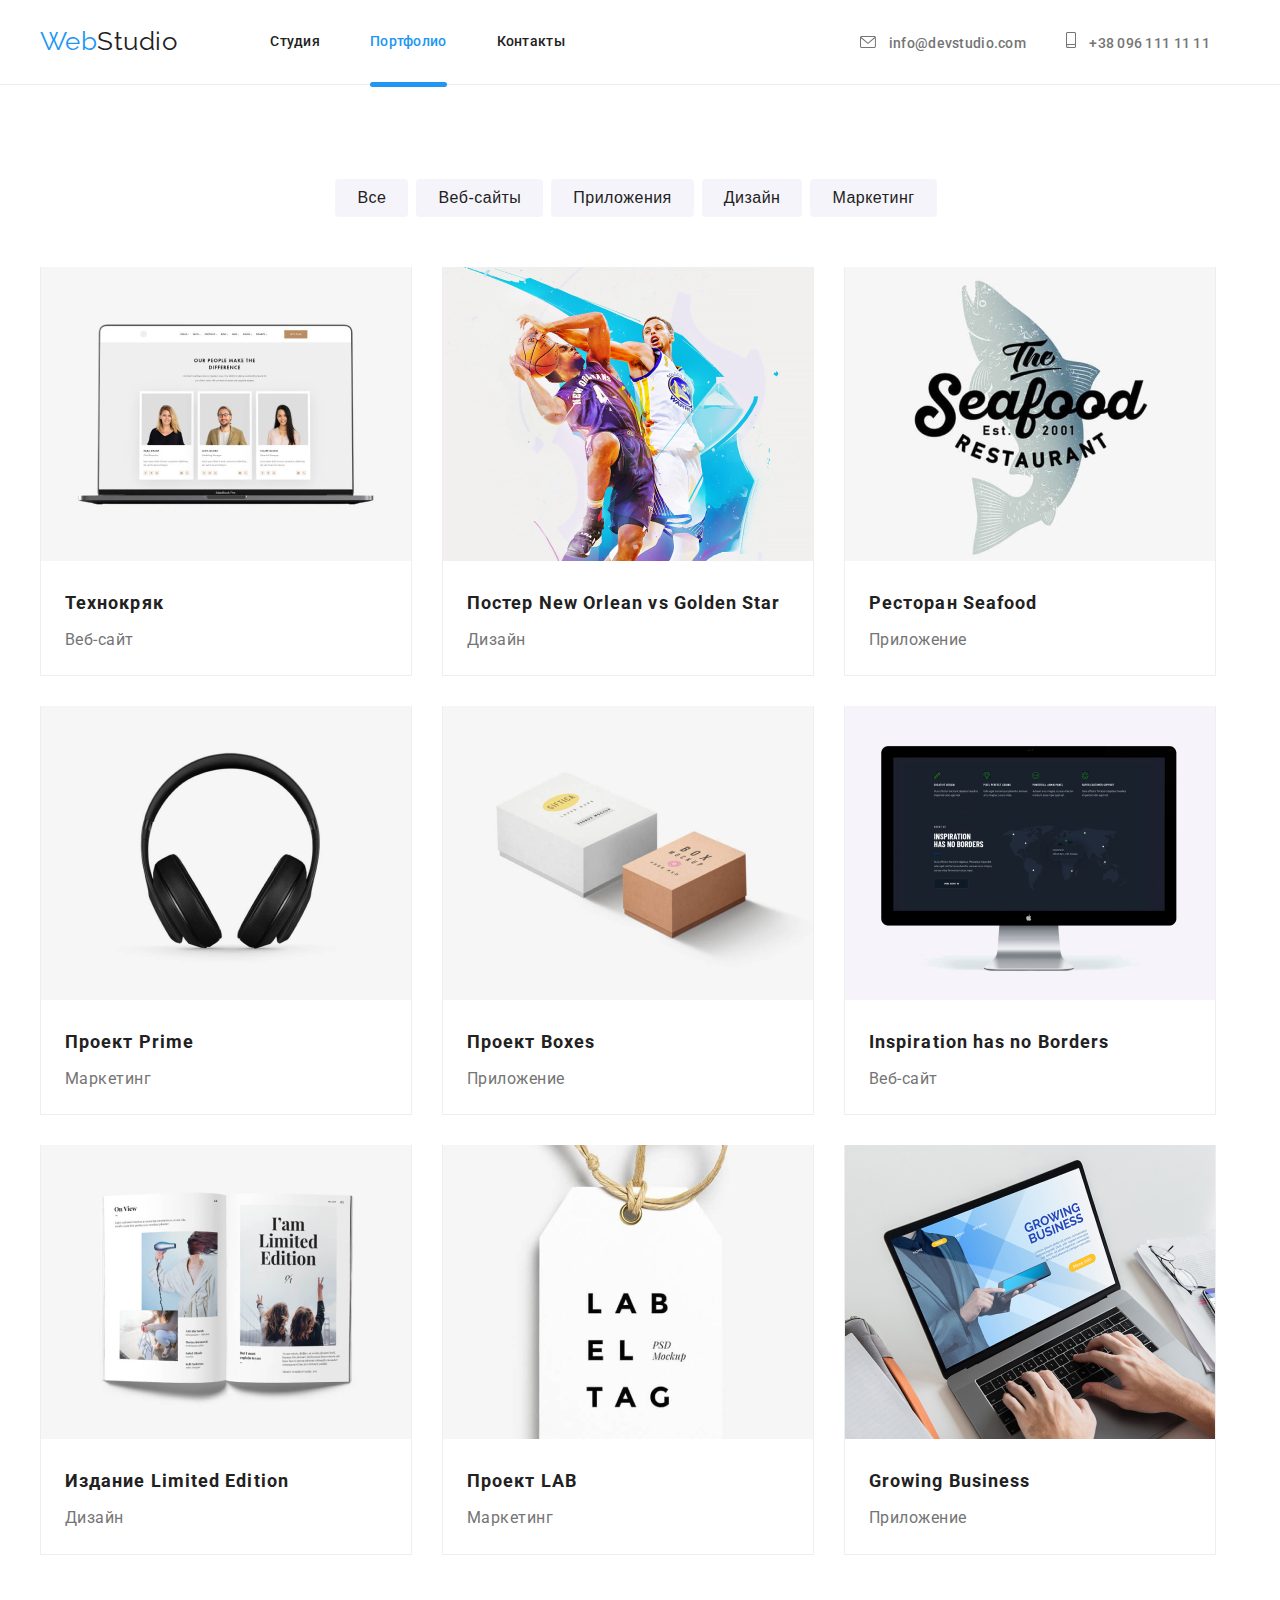
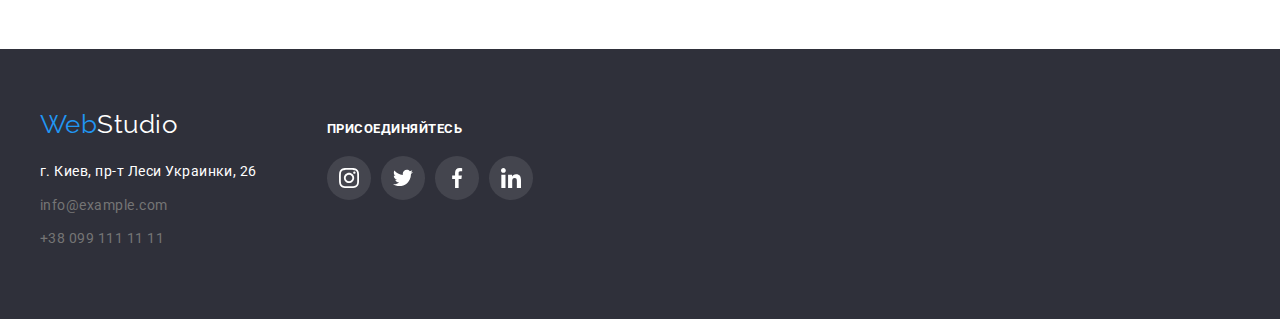
==== portfolio.html @ b8830b75 "hw" ====
<!DOCTYPE html>
<html lang="ru">

<head>
    <meta charset="UTF-8">
    <meta http-equiv="X-UA-Compatible" content="IE=edge">
    <meta name="viewport" content="width=device-width, initial-scale=1.0">
    <title>Document</title>

    <link rel="preconnect" href="https://fonts.googleapis.com">
    <link rel="preconnect" href="https://fonts.gstatic.com" crossorigin>
    <link
        href="https://fonts.googleapis.com/css2?family=Raleway:wght@700&family=Roboto:wght@400;500;700;900&display=swap"
        rel="stylesheet">


    <link rel="stylesheet" href="./css/style.css" />
</head>

<body style="font-family:Roboto">
    <header class="header">
        <div class="container">
            <nav class="header-nav">
                <a href="index.html" class="logo-header" lang="en"><span class="logo-first">Web</span><span
                        class="logo-second">Studio</span></a>

                <ul class="site-nav-list">
                    <li class="item"><a href="index.html" class="link">Студия</a></li>
                    <li class="item"><a href="portfolio.html" class="link current">Портфолио</a></li>
                    <li class="item"><a href="" class="link">Контакты</a></li>
                </ul>
            </nav>
            <ul class="adress-nav">

                <li class="item"><a href="mailto:info@devstudio.com" class="header-adress">
                        <svg class="ico-adress" width="16" height="12">
                            <use href="./symbol-defs.svg#icon-mail"></use>
                        </svg>
                        info@devstudio.com</a>
                </li>

                <li class="item"><a href="tel:+380961111111" class="header-adress">
                        <svg class="ico-adress" width="10" height="16">
                            <use href="./symbol-defs.svg#icon-tel"></use>
                        </svg>
                        +38 096 111 11 11</a></li>
            </ul>
        </div>
    </header>

    <main>
        <section>
            <ul class="portfolio-buttons">
                <li><button type="button" class="portfolio-button" cursor="pointer">Все</button></li>
                <li><button type="button" class="portfolio-button" cursor="pointer">Веб-сайты</button></li>
                <li><button type="button" class="portfolio-button" cursor="pointer">Приложения</button></li>
                <li><button type="button" class="portfolio-button" cursor="pointer">Дизайн</button></li>
                <li><button type="button" class="portfolio-button" cursor="pointer">Маркетинг</button></li>
            </ul>
        </section>


        <section>
            <div class="container">
                <ul class="portfolio-list">
                    <li class="portfolio-item">
                        <div class="portfolio-parent">
                            <a class="portfolio-img" href=""><img src="images/pr-img1.jpeg" width="370" height="294" alt="Веб-сайт"></a>
                            
                            
                                <p class="parent-paragraph">Технокряк это современная площадка распространения коронавируса. Компании используют эту
                                    платформу для цифрового шпионажа и атак на защищённые сервера конкурентов.</p>
                            
                        </div>
                        <h3 class="portfolio-title">Технокряк</h3>
                        <p class="portfolio-paragraph">Веб-сайт</p>
                    </li>
                    <li class="portfolio-item">
                        <div class="portfolio-parent">
                            <a class="portfolio-img" href=""><img src="images/pr-img2.jpeg" class="q" width="370"
                                    alt="Дизайн"></a>
                            <p class="parent-paragraph">Технокряк это современная площадка распространения коронавируса. Компании используют эту
                                платформу для цифрового шпионажа и атак на защищённые сервера конкурентов.</p>
                        </div>
                        <h3 class="portfolio-title">Постер New Orlean vs Golden Star</h3>
                        <p class="portfolio-paragraph">Дизайн</p>
                    </li>
                    <li class="portfolio-item">
                        <div class="portfolio-parent">
                            <a class="portfolio-img" href=""><img src="images/pr-img3.jpeg" width="370"
                                    alt="Приложение"></a>
                            <p class="parent-paragraph">Технокряк это современная площадка распространения коронавируса. Компании используют эту
                                платформу для цифрового шпионажа и атак на защищённые сервера конкурентов.</p>
                        </div>
                        <h3 class="portfolio-title">Ресторан Seafood</h3>
                        <p class="portfolio-paragraph">Приложение</p>
                    </li>
                    <li class="portfolio-item">
                        <div class="portfolio-parent">
                            <a class="portfolio-img" href=""><img src="images/pr-img4.jpeg" width="370"
                                    alt="Маркетинг"></a>
                            <p class="parent-paragraph">Технокряк это современная площадка распространения коронавируса. Компании используют эту
                                платформу для цифрового шпионажа и атак на защищённые сервера конкурентов.</p>
                        </div>
                        <h3 class="portfolio-title">Проект Prime</h3>
                        <p class="portfolio-paragraph">Маркетинг</p>
                    </li>
                    <li class="portfolio-item">
                        <div class="portfolio-parent">
                            <a class="portfolio-img" href=""><img src="images/img5.jpeg" width="370"
                                    alt="Приложение"></a>
                            <p class="parent-paragraph">Технокряк это современная площадка распространения коронавируса. Компании используют эту
                                платформу для цифрового шпионажа и атак на защищённые сервера конкурентов.</p>
                        </div>
                        <h3 class="portfolio-title">Проект Boxes</h3>
                        <p class="portfolio-paragraph">Приложение</p>
                    </li>
                    <li class="portfolio-item">
                        <div class="portfolio-parent">
                            <a class="portfolio-img" href=""><img src="images/img6.jpeg" width="370" alt="Веб-сайт"></a>
                            <p class="parent-paragraph">Технокряк это современная площадка распространения коронавируса. Компании используют эту
                                платформу для цифрового шпионажа и атак на защищённые сервера конкурентов.</p>
                        </div>
                        <h3 class="portfolio-title">Inspiration has no Borders</h3>
                        <p class="portfolio-paragraph">Веб-сайт</p>
                    </li>
                    <li class="portfolio-item">
                        <div class="portfolio-parent">
                            <a class="portfolio-img" href=""><img src="images/img7.jpeg" width="370" alt="Дизайн"></a>
                            <p class="parent-paragraph">Технокряк это современная площадка распространения коронавируса. Компании используют эту
                                платформу для цифрового шпионажа и атак на защищённые сервера конкурентов.</p>
                        </div>
                        <h3 class="portfolio-title">Издание Limited Edition</h3>
                        <p class="portfolio-paragraph">Дизайн</p>
                    </li>
                    <li class="portfolio-item">
                        <div class="portfolio-parent">
                            <a class="portfolio-img" href=""><img src="images/img8.jpeg" width="370"
                                    alt="Маркетинг"></a>
                            <p class="parent-paragraph">Технокряк это современная площадка распространения коронавируса. Компании используют эту
                                платформу для цифрового шпионажа и атак на защищённые сервера конкурентов.</p>
                        </div>
                        <h3 class="portfolio-title">Проект LAB</h3>
                        <p class="portfolio-paragraph">Маркетинг</p>
                    </li>
                    <li class="portfolio-item">
                        <div class="portfolio-parent">
                            <a class="portfolio-img" href=""><img src="images/img9.jpeg" width="370"
                                    alt="Приложение"></a>
                            <p class="parent-paragraph">Технокряк это современная площадка распространения коронавируса. Компании используют эту
                                платформу для цифрового шпионажа и атак на защищённые сервера конкурентов.</p>
                        </div>
                        <h3 class="portfolio-title">Growing Business</h3>
                        <p class="portfolio-paragraph">Приложение</p>
                    </li>
                </ul>
            </div>
        </section>
    </main>


    <footer class="footer">
        <div class="container">
            <div class="test">
                <div class="footer-logo">
                    <a href="" class="link" lang="en"><span class="logo-first">Web</span><span
                            class="logo-second-footer">Studio</span></a>

                    <ul class="footer-list">
                        <li class="footer-item">
                            <address class="footer-adress">г. Киев, пр-т Леси Украинки, 26</address>
                        </li>
                        <li class="footer-item"> <a href="mailto:info@example.com"
                                class="footer-contacts">info@example.com</a>
                        </li>
                        <li class="footer-item"><a href="tel:+380991111111" class="footer-contacts">+38 099 111 11
                                11</a>
                        </li>
                    </ul>
                </div>
                <div>
                    <h5 class="social-title">ПРИСОЕДИНЯЙТЕСЬ</h5>
                    <ul class="footer-social">
                        <li class="footer-social-item">
                            <a href="" class="footer-social-link"></a>
                            <svg class="footer-social-icon" width=20 height=20>
                                <use href="./symbol-defs.svg#icon-instagram"></use>
                            </svg>
                        </li>
                        <li class="footer-social-item">
                            <a href="" class="footer-social-link"></a>
                            <svg class="footer-social-icon" width=20 height=20>
                                <use href="./symbol-defs.svg#icon-twitter" class="qqq"></use>
                            </svg>
                        </li>
                        <li class="footer-social-item">
                            <a href="" class="footer-social-link"></a>
                            <svg class="footer-social-icon" width=20 height=20>
                                <use href="./symbol-defs.svg#icon-facebook"></use>
                            </svg>
                        </li>
                        <li class="footer-social-item">
                            <a href="" class="footer-social-link"></a>
                            <svg class="footer-social-icon" width=20 height=20>
                                <use href="./symbol-defs.svg#icon-linkedin"></use>
                            </svg>
                        </li>
                    </ul>
                </div>
                </ul>
            </div>
        </div>
    </footer>

</body>

</html>

</div>
---- css/style.css ----
:root {
    --accent-color: #2196F3;
    --primary-text-color: #757575;
    --title-color: #212121;
    --background-color: #FFFFFF;
    --hero-background: #2F303A;
    --portfolio-button: #F5F4FA; 

}

body {
    background-color: #FFFFFF;
    color: #757575;
    font-family: -apple-system, BlinkMacSystemFont, 'Segoe UI', Roboto, Oxygen, Ubuntu, Cantarell, 'Open Sans', 'Helvetica Neue', sans-serif, sans-serif;
    letter-spacing: 0.03em;
    margin: 0;
}

.header {
    border-bottom: 1px solid #ECECEC;;
}

p, h1, h2, h3, h4, h5, h6 {
    margin-top: 0;
    margin-bottom: 0;
}

ul {
    margin-bottom: 0;
    margin-top: 0;
    padding-left: 0;
}

.list {
    list-style:none;
    display: flex;
    margin-bottom: 94px;
}
link {
    text-decoration: none;
}
.site-nav-list {
    list-style-type:none;
}

.container {
    width: 1200px;
    padding-left: 15px;
    padding-right: 15px;
    margin: 0 auto;
}

.header .container {
    display: flex;
    
}



.header-nav {
    display: flex;
    align-items: center;
    
}
.adress-nav {
    display: flex;
    align-items: center;
 
    

}
.adress-nav .item {
    margin-left: 10px;
    margin-right: 30px;
    list-style: none;
    padding-top: 32px;
    padding-bottom: 32px;
    
}





/* logo */
.logo-first {
    color: var(--accent-color);
    font-family: "Raleway";    
    font-weight: 700px;
    font-size: 26px;
    line-height: 1.2;
    
    
}

.logo-header {
    text-decoration: none;
}

.site-nav-list .link {
    text-decoration: none;
}

.adress-nav .header-adress {
    text-decoration: none;
}


.logo-second {
    color: var(--title-color);
    font-family: "Raleway";    
    font-weight: 700px;
    font-size: 26px;
    line-height: 1.2;
    
    
}   
/* site-nav */

.site-nav-list {
    display: flex;
    margin-left: 93px;  
   
    
    
}





.site-nav-list .link {
    display: block;
    margin-right: 50px;
    padding-top: 32px;
    padding-bottom: 32px;
    transition-timing-function: cubic-bezier(0.4, 0, 0.2, 1);
    transition-duration: 250ms;
    position: relative;
    
    

    color: var(--title-color);
    font-weight: 500;
    font-size: 14px;
    line-height: 1.14;
    letter-spacing: 0.02em;

}

.link.current::after {
    content: "";
    display: block;
    width: 100%;
    height: 5px;
    background-color: var(--accent-color);
    position: absolute;
    left: 0;
    bottom: 0;
    margin-bottom: -5px;
    border-radius: 30px;
}

.site-nav-list .link:hover,
.site-nav-list .link:focus,
.site-nav-list .link.current {
    color: var(--accent-color);
}

.adress-nav {
    display: flex;
    margin-left: auto;

}

.site-nav-list .item:last-child {
    margin-right: 0px;
    
}


/* Адрес */
.header-adress {


    color: var(--primary-text-color);
    font-weight: 500;
    font-size: 14px;
    line-height: 1.14;
    letter-spacing: 0.02em;
    

    padding-top: 32px;
    padding-bottom: 32px;
}

.header-adress:hover use,
.header-adress:focus use, 
.header-adress:hover,
.header-adress:focus {
    fill: var(--accent-color);
    color: var(--accent-color);
}

.ico-adress {
    fill: var(--primary-text-color);
    margin-right: 10px;
    transition-timing-function: cubic-bezier(0.4, 0, 0.2, 1);
    transition-duration: 250ms;
    
}

.ico-adress:hover {
    fill: var(--accent-color);
}

/* hero */
.hero {
    
    text-align: center;
    border: 1px solid #ECECEC;
    margin-bottom: 94px;
    padding: 200px 0;
    
}


 
.overlay {

    
    height: 600px;
    max-width: 1600px;
    margin-right: auto;
    margin-left: auto;
    margin-bottom: 94px;
    
    background-size: cover;
    background-position: center;
    background-repeat: no-repeat;
    background-color: #2F303A66;
    background-image: linear-gradient(
        to right,
        rgba(47, 48, 58, 0.4),
        rgba(47,48,58, 0.4)
        ),    
     url(../images/HeroOverlay.jpeg);    
}

.hero-title {

    margin-top: 0;
    margin-bottom: 0;
    color: var(--background-color);
    font-style: normal;
    font-weight: 900;
    font-size: 44px;
    line-height: 1.4;
    text-transform: uppercase;
    padding-bottom: 30px;
    

}

.button {
    background-color: var(--accent-color);
    color: var(--background-color);
    font-weight: 700px;
    font-size: 16px;
    line-height: 1.9;
    border-radius: 4px;
    box-shadow: 0px 4px 4px rgba(0, 0, 0, 0.15);
    min-width: 200px;
    border: none;
    cursor: pointer;
    padding: 10px 32px;
    transition-timing-function: cubic-bezier(0.4, 0, 0.2, 1);
    transition-duration: 250ms;
    
}

button:hover,
button:focus {
    background-color: #188CE8;
    
}









/* Преимущества */

.section-advantage .list {
    display: flex;
    margin-bottom: 94px;
    
}

.list .list-item::before {
    display: inline-block;
    content: ;
    width: 120px;
    height: 270px;
    background-size: contain;
    background-repeat: no-repeat;
    border: 1px solid #;
    background-position: center;
    
    
}
.ico-advantage {
    display: block;
    /* object-fit: contain; */
    margin-bottom: 30px;
    height: 100%;
    width: 100%;
    height: 70;
    width: 65px;
    margin-left: auto;
    margin-right: auto;
    
    
    
}


.advantage-div {
    background-color: #F5F4FA;
    height: 120px;
    
    margin-bottom: 30px;
    margin-right: 30px;
    
}



.advantage-div .list-item {
    background-color: var(--background-color)
}

.advantage-paragraph {
    margin-right: 30px;
}

.container-advantage {
    align-content: stretch;
}

.advantage-title {
    color: var(--title-color);
    font-weight: 700;
    font-size: 14px;
    line-height: 1.14;
    margin-bottom: 10px;
    text-transform: uppercase;
}

.advantage-paragraph {
    font-weight: 400px;
    font-size: 14px;
    line-height: 1.7;
    
}

/* Чем мы занимаемся */



.section-title {
    color: var(--title-color);
    font-weight: 700;
    font-size: 36px;
    line-height: 1.17;
    text-align: center;
    margin-bottom: 50px;
    
}

.parent {
    position: relative;
    width: 370px;
    height: 294px;
    margin-right: 30px;
    margin-bottom: 94px;
}

.projects-title {
    background-color:  #2F303ACC;
    color: var(--background-color);
    width: 370px;
    height: 70px;
    position: absolute;
    bottom: 0;
    text-align: center;
    padding-top: 27px;
    text-transform: uppercase;
    
}

.projects .projects-list{
    display: flex;
}

.projects-list {
    list-style: none;
}
.projects .item {
    /* margin-right: 30px;
    margin-bottom: 94px; */
}


/* Наша команда */

.team {
    padding: 94px 0;
    background-color: var(--portfolio-button);
}


.team-list {
    display: flex;
    
    
}
.team-list {
    list-style:none;

}

.card:not(:last-child) {
    margin-right: 30px;
}

.team-title {
    color: var(--title-color);
    font-weight: 500;
    font-size: 16px;
    line-height: 1.19;
    text-align: center;
}
.team-paragraph {
    font-size: 16px;
    line-height: 1.19;
    text-align: center;
    margin-bottom: 16px;
}
.team-img {
    padding-bottom: 30px;
}

.team-item {
    box-shadow: 0px 1px 3px rgba(0, 0, 0, 0.12), 0px 1px 1px rgba(0, 0, 0, 0.14), 0px 2px 1px rgba(0, 0, 0, 0.2);
}

.team-title {
    padding-bottom: 10px;
    border-radius: 0px 0px 4px 4px;
}

.card {
    background-color: #fff;
    border-radius:  0px 0px 4px 4px;
    box-shadow: 0px 1px 3px rgba(0, 0, 0, 0.12), 0px 1px 1px rgba(0, 0, 0, 0.14), 0px 2px 1px rgba(0, 0, 0, 0.2);   
}

.team-social {
    display: flex;
    justify-content: center;
    list-style: none;



}

.social-item {
    height: 44px;
    width: 44px;
    display: flex;
    align-items: center;
    justify-content: center;
    border-radius: 50%;
    background-color: #FFFFFF;
    margin-bottom: 30px;
    margin-right: 10px;
    transition-timing-function: cubic-bezier(0.4, 0, 0.2, 1);
    transition-duration: 250ms;

}



.social-item:hover use,
.social-item:hover {
    fill: var(--background-color);
    background-color: var(--accent-color);
    transition: cubic-bezier(0.4, 0, 0.2, 1);
}

.social-item:last-child {
    margin-right: 0px;  
}



/* ------Постоянные киенты------ */

.clients-title {
    text-align: center;
    color: var(--title-color);
    margin-top: 94px;
    margin-bottom: 50px;
}

.clients-list {
    display: flex;
    list-style: none;
    margin-bottom: 94px;

}

.clients-icon {
    
    padding-right: 25px;
    padding-left: 25px;
    justify-content: center;
    text-align: center; 
    align-items: center;

}

.clients-link {
    display: flex;
    width: 100%;
    height: 100%;
    justify-content: center;
    align-items: center;
}



.clients-item {
    width: 170px;
    height: 92px;
    border: 1px solid #AFB1B8;
    border-radius: 4px;
    transition-timing-function: cubic-bezier(0.4, 0, 0.2, 1);
    transition-duration: 250ms;

}

.clients-item use {
    fill: #afb1b8;
    
}

.clients-item:hover use,
.clients-item:hover {
    fill: var(--accent-color);
    border-color: var(--accent-color);
    
}

.clients-item:not(:last-child) {
    margin-right: 30px;
}

/* Футер */
.logo-second-footer{
    color: var(--background-color);
    font-family: "Raleway";    
    font-weight: 700px;
    font-size: 26px;
    line-height: 1.2;
   
}

.footer-list {
    padding-bottom: 60px;
    padding-top: 20px;
    list-style:none;
}
.footer-list .footer-item {
    margin-bottom: 9px;
}

.footer-logo {
    padding-top: 60px;
    margin-right: 70px;
}

.footer {
    background-color: var(--hero-background);

}
.footer-adress {
    color: var(--background-color);
    font-style: normal;
    font-weight: 400;
    font-size: 14px;
    line-height: 1.7;
}
.footer-contacts {
    color: var(--primary-text-color);
    font-weight: 400;
    font-size: 14px;
    line-height: 24px;
    transition-timing-function: cubic-bezier(0.4, 0, 0.2, 1);
    transition-duration: 250ms;
}
.footer-contacts:focus,
.footer-contacts:hover {
    color: var(--accent-color);
}

.test {
    display: flex;
}

.footer .link {
    text-decoration: none;
}

.footer-list .footer-contacts {
    text-decoration: none;
}

.footer-social {
    display: flex;
    justify-content: center;
    list-style: none;
}



.footer-social-link {
    display: flex;
    justify-content: center;
    text-align: center;
    
    
}

.footer-social-item:hover {
    background-color: var(--accent-color);

} 

.social-title {
    margin-top: 72px;
    margin-bottom: 20px;
    color: #FFFFFF;
    
}

.footer-social-item {
    height: 44px;
    width: 44px;
    display: flex;
    align-items: center;
    justify-content: center;
    border-radius: 50%;
    background: #FFFFFF1A;
    transition-timing-function: cubic-bezier(0.4, 0, 0.2, 1);
    transition-duration: 250ms;
    margin-bottom: 30px;
    margin-right: 10px;
}

.social-icon {
    fill: #AFB1B8;
    ;
}

.social-item:last-child {
    margin-right: 0px;  
}

.footer-social-icon {
    fill: #ffffff;
}


/* Портфолио */

/* Портфолио хедер */

.portfolio-buttons {
    display: flex;
    justify-content: center;
    margin-bottom: 50px;
    margin-top: 94px;
    list-style: none;
    
   
     
}

.portfolio-button {
    border-radius: 4px; 
    border: none;
    padding: 6px 22px;
}



.portfolio-title {
    color: var(--title-color);
    font-weight: 700;
    font-size: 18px;
    line-height: 2;
    letter-spacing: 0.06em;
    padding-left: 24px;
    padding-top: 20px;
}

.portfolio-paragraph {
    color: var(--primary-text-color);
    font-weight: 400;
    font-size: 16px;
    line-height: 1.9;
    letter-spacing: 0.03em;
    padding-left: 24px;
    padding-bottom: 20px;
    
}
.portfolio-button {
    background-color: var(--portfolio-button);
    color: var(--title-color);
    font-weight: 500;
    font-size: 16px;
    line-height: 1.6;
    letter-spacing: 0.03em;
    margin-right: 8px; 
    transition-timing-function: cubic-bezier(0.4, 0, 0.2, 1);
    transition-duration: 250ms;
}



.parent-paragraph {
    position: absolute;
    top: 0;
    left: 0;
    background-color:  #2196F3E5;
    width: 100%;
    height: 100%;
    padding-top: 63px;
    padding-bottom: 63px;
    padding-left: 24px;
    padding-right: 24px;
    font-size: 18px;
    color: #FFFFFF;
    line-height: 28px;
    transform: translateY(100%);
    transition: transform 250ms;
    
}



.portfolio-parent {
   position: relative;
   overflow: hidden;   
}

.portfolio-parent:hover .parent-paragraph {
    transform: translateY(-0%);
}



.portfolio-parent:hover .portfolio-parent {
    transform: translateY(-100%);
}



.portfolio-img {
    margin-bottom: 20px;
    width: 370px;
    height: 294px;
    
    
    
}
.portfolio-title {
    margin-bottom: 4px;
}


.portfolio-button:hover,
.portfolio-button:focus {
    color: var(--background-color);
    background-color: var(--accent-color);
    
}

/* list */

.portfolio-list {
    display: flex;
    flex-wrap: wrap;
    list-style: none;
    margin-bottom: 94px;
    
    
}

.portfolio-item {
    width: 370px;
    border-left: 1px solid #EEEEEE;
    border-right: 1px solid #EEEEEE;
    border-bottom: 1px solid #EEEEEE;
    margin-right: 30px;
    margin-bottom: 30px;
    transition-timing-function: cubic-bezier(0.4, 0, 0.2, 1);
    transition-duration: 250ms;
    
    
}




.portfolio-item:hover {
    box-shadow: 0px 1px 1px rgba(0, 0, 0, 0.12), 0px 4px 4px rgba(0, 0, 0, 0.06), 1px 4px 6px rgba(0, 0, 0, 0.16);
    
}

.portfolio-item:nth-child(3n) {
    margin-right: 0;

}

.portfolio-item:nth-last-child(-n+3) {
    margin-bottom: 0;
}



/* -------МОДАЛКА-------- */


.btn-close {
    width: 30px;
    height: 30px;
    border: 1px solid #0000001A;
    border-radius: 50%;
    position: absolute;
    right: 8px;
    top: 8px;
    background-color: unset;
}

.modal {
    height: 528px;
    width: 581px;
    background-color: var(--background-color);
    border-radius: 5px;
    position: absolute;
    top: 50%;
    left: 50%;
    transform: translate(-50%, -50%);
}

.backdrop {
    position: fixed;
    width: 100vw;
    height: 100vh;
    background-color: rgba(0, 0, 0, 0.4);
    border-radius: 5px;
    left: 50%;
    top: 50%;
    transform: translate(-50%, -50%);

}
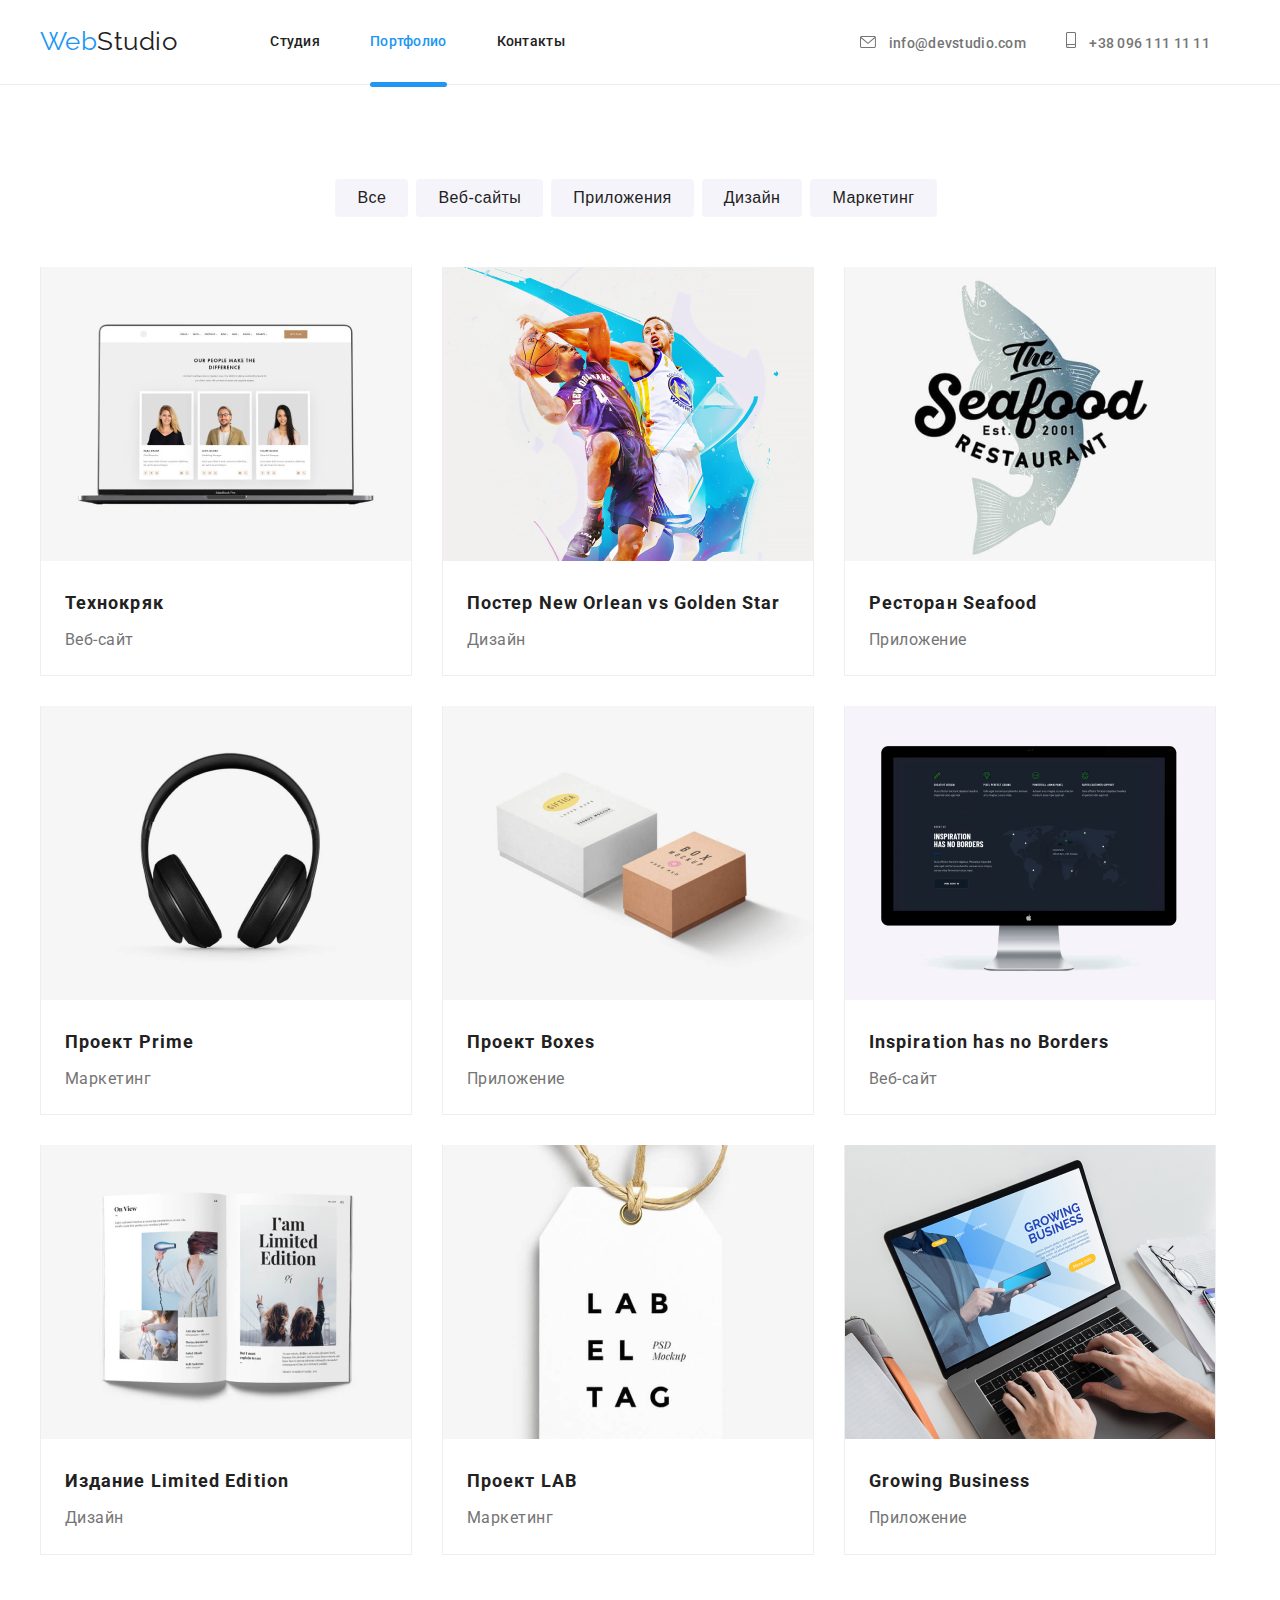
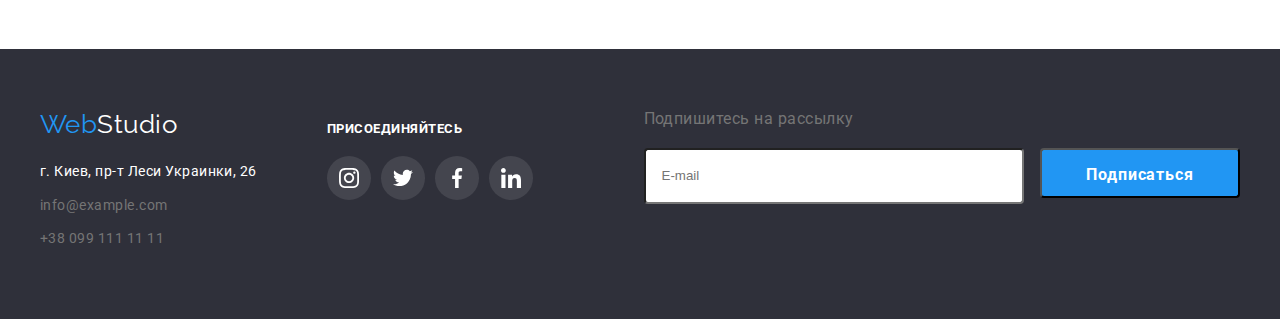
==== commit 64764f15: "hw" ====
--- a/portfolio.html
+++ b/portfolio.html
@@ -161,7 +161,7 @@
 
     <footer class="footer">
         <div class="container">
-            <div class="test">
+            <div class="footer-left-col">
                 <div class="footer-logo">
                     <a href="" class="link" lang="en"><span class="logo-first">Web</span><span
                             class="logo-second-footer">Studio</span></a>
@@ -182,34 +182,54 @@
                     <h5 class="social-title">ПРИСОЕДИНЯЙТЕСЬ</h5>
                     <ul class="footer-social">
                         <li class="footer-social-item">
-                            <a href="" class="footer-social-link"></a>
-                            <svg class="footer-social-icon" width=20 height=20>
-                                <use href="./symbol-defs.svg#icon-instagram"></use>
-                            </svg>
-                        </li>
-                        <li class="footer-social-item">
-                            <a href="" class="footer-social-link"></a>
-                            <svg class="footer-social-icon" width=20 height=20>
-                                <use href="./symbol-defs.svg#icon-twitter" class="qqq"></use>
-                            </svg>
-                        </li>
-                        <li class="footer-social-item">
-                            <a href="" class="footer-social-link"></a>
-                            <svg class="footer-social-icon" width=20 height=20>
-                                <use href="./symbol-defs.svg#icon-facebook"></use>
-                            </svg>
-                        </li>
-                        <li class="footer-social-item">
-                            <a href="" class="footer-social-link"></a>
-                            <svg class="footer-social-icon" width=20 height=20>
-                                <use href="./symbol-defs.svg#icon-linkedin"></use>
-                            </svg>
+                            <a href="" class="footer-social-link">
+                                <svg class="footer-social-icon" width=20 height=20>
+                                    <use href="./symbol-defs.svg#icon-instagram"></use>
+                                </svg>
+                            </a>
+                        </li>
+                        <li class="footer-social-item">
+                            <a href="" class="footer-social-link">
+                                <svg class="footer-social-icon" width=20 height=20>
+                                    <use href="./symbol-defs.svg#icon-twitter" class="qqq"></use>
+                                </svg>
+                            </a>
+                        </li>
+                        <li class="footer-social-item">
+                            <a href="" class="footer-social-link">
+                                <svg class="footer-social-icon" width=20 height=20>
+                                    <use href="./symbol-defs.svg#icon-facebook"></use>
+                                </svg>
+                            </a>
+                        </li>
+                        <li class="footer-social-item">
+                            <a href="" class="footer-social-link">
+                                <svg class="footer-social-icon" width=20 height=20>
+                                    <use href="./symbol-defs.svg#icon-linkedin"></use>
+                                </svg>
+                            </a>
                         </li>
                     </ul>
                 </div>
-                </ul>
             </div>
-        </div>
+
+            <form class="footer-submit">
+                <div class="footer-submit-container">
+
+                    <label for="email" class="footer-label">Подпишитесь на рассылку</label>
+                    <div class="d-flex">
+                        <input type="email" name="mail" id="email" class="footer-submit-input" placeholder="E-mail">
+                        <button type="submit" class="footer-submit-button">Подписаться
+                            <svg class="send-icon" width="24px" height="24px">
+                                <use href="/symbol-defs.svg#icon-send"></use>
+                            </svg>
+                        </button>
+                    </div>
+                </div>
+            </form>
+
+            <!-- </div> -->
+
     </footer>
 
 </body>
--- a/css/style.css
+++ b/css/style.css
@@ -1,885 +1,937 @@
-
-
 :root {
-    --accent-color: #2196F3;
-    --primary-text-color: #757575;
-    --title-color: #212121;
-    --background-color: #FFFFFF;
-    --hero-background: #2F303A;
-    --portfolio-button: #F5F4FA; 
-
+  --accent-color: #2196f3;
+  --primary-text-color: #757575;
+  --title-color: #212121;
+  --background-color: #ffffff;
+  --hero-background: #2f303a;
+  --portfolio-button: #f5f4fa;
 }
 
 body {
-    background-color: #FFFFFF;
-    color: #757575;
-    font-family: -apple-system, BlinkMacSystemFont, 'Segoe UI', Roboto, Oxygen, Ubuntu, Cantarell, 'Open Sans', 'Helvetica Neue', sans-serif, sans-serif;
-    letter-spacing: 0.03em;
-    margin: 0;
+  background-color: #ffffff;
+  color: #757575;
+  font-family: -apple-system, BlinkMacSystemFont, "Segoe UI", Roboto, Oxygen,
+    Ubuntu, Cantarell, "Open Sans", "Helvetica Neue", sans-serif, sans-serif;
+  letter-spacing: 0.03em;
+  margin: 0;
 }
 
 .header {
-    border-bottom: 1px solid #ECECEC;;
-}
-
-p, h1, h2, h3, h4, h5, h6 {
-    margin-top: 0;
-    margin-bottom: 0;
+  border-bottom: 1px solid #ececec;
+}
+
+p,
+h1,
+h2,
+h3,
+h4,
+h5,
+h6 {
+  margin-top: 0;
+  margin-bottom: 0;
 }
 
 ul {
-    margin-bottom: 0;
-    margin-top: 0;
-    padding-left: 0;
+  margin-bottom: 0;
+  margin-top: 0;
+  padding-left: 0;
 }
 
 .list {
-    list-style:none;
-    display: flex;
-    margin-bottom: 94px;
+  list-style: none;
+  display: flex;
+  margin-bottom: 94px;
 }
 link {
-    text-decoration: none;
+  text-decoration: none;
 }
 .site-nav-list {
-    list-style-type:none;
+  list-style-type: none;
 }
 
 .container {
-    width: 1200px;
-    padding-left: 15px;
-    padding-right: 15px;
-    margin: 0 auto;
+  width: 1200px;
+  padding-left: 15px;
+  padding-right: 15px;
+  margin: 0 auto;
 }
 
 .header .container {
-    display: flex;
-    
-}
-
-
+  display: flex;
+}
 
 .header-nav {
-    display: flex;
-    align-items: center;
-    
+  display: flex;
+  align-items: center;
 }
 .adress-nav {
-    display: flex;
-    align-items: center;
- 
-    
-
+  display: flex;
+  align-items: center;
 }
 .adress-nav .item {
-    margin-left: 10px;
-    margin-right: 30px;
-    list-style: none;
-    padding-top: 32px;
-    padding-bottom: 32px;
-    
-}
-
-
-
-
+  margin-left: 10px;
+  margin-right: 30px;
+  list-style: none;
+  padding-top: 32px;
+  padding-bottom: 32px;
+}
 
 /* logo */
 .logo-first {
-    color: var(--accent-color);
-    font-family: "Raleway";    
-    font-weight: 700px;
-    font-size: 26px;
-    line-height: 1.2;
-    
-    
+  color: var(--accent-color);
+  font-family: "Raleway";
+  font-weight: 700px;
+  font-size: 26px;
+  line-height: 1.2;
 }
 
 .logo-header {
-    text-decoration: none;
+  text-decoration: none;
 }
 
 .site-nav-list .link {
-    text-decoration: none;
+  text-decoration: none;
 }
 
 .adress-nav .header-adress {
-    text-decoration: none;
-}
-
+  text-decoration: none;
+}
 
 .logo-second {
-    color: var(--title-color);
-    font-family: "Raleway";    
-    font-weight: 700px;
-    font-size: 26px;
-    line-height: 1.2;
-    
-    
-}   
+  color: var(--title-color);
+  font-family: "Raleway";
+  font-weight: 700px;
+  font-size: 26px;
+  line-height: 1.2;
+}
 /* site-nav */
 
 .site-nav-list {
-    display: flex;
-    margin-left: 93px;  
-   
-    
-    
-}
-
-
-
-
+  display: flex;
+  margin-left: 93px;
+}
 
 .site-nav-list .link {
-    display: block;
-    margin-right: 50px;
-    padding-top: 32px;
-    padding-bottom: 32px;
-    transition-timing-function: cubic-bezier(0.4, 0, 0.2, 1);
-    transition-duration: 250ms;
-    position: relative;
-    
-    
-
-    color: var(--title-color);
-    font-weight: 500;
-    font-size: 14px;
-    line-height: 1.14;
-    letter-spacing: 0.02em;
-
+  display: block;
+  margin-right: 50px;
+  padding-top: 32px;
+  padding-bottom: 32px;
+  transition-timing-function: cubic-bezier(0.4, 0, 0.2, 1);
+  transition-duration: 250ms;
+  position: relative;
+
+  color: var(--title-color);
+  font-weight: 500;
+  font-size: 14px;
+  line-height: 1.14;
+  letter-spacing: 0.02em;
 }
 
 .link.current::after {
-    content: "";
-    display: block;
-    width: 100%;
-    height: 5px;
-    background-color: var(--accent-color);
-    position: absolute;
-    left: 0;
-    bottom: 0;
-    margin-bottom: -5px;
-    border-radius: 30px;
+  content: "";
+  display: block;
+  width: 100%;
+  height: 5px;
+  background-color: var(--accent-color);
+  position: absolute;
+  left: 0;
+  bottom: 0;
+  margin-bottom: -5px;
+  border-radius: 30px;
 }
 
 .site-nav-list .link:hover,
 .site-nav-list .link:focus,
 .site-nav-list .link.current {
-    color: var(--accent-color);
+  color: var(--accent-color);
 }
 
 .adress-nav {
-    display: flex;
-    margin-left: auto;
-
+  display: flex;
+  margin-left: auto;
 }
 
 .site-nav-list .item:last-child {
-    margin-right: 0px;
-    
-}
-
+  margin-right: 0px;
+}
 
 /* Адрес */
 .header-adress {
-
-
-    color: var(--primary-text-color);
-    font-weight: 500;
-    font-size: 14px;
-    line-height: 1.14;
-    letter-spacing: 0.02em;
-    
-
-    padding-top: 32px;
-    padding-bottom: 32px;
+  color: var(--primary-text-color);
+  font-weight: 500;
+  font-size: 14px;
+  line-height: 1.14;
+  letter-spacing: 0.02em;
+
+  padding-top: 32px;
+  padding-bottom: 32px;
 }
 
 .header-adress:hover use,
-.header-adress:focus use, 
+.header-adress:focus use,
 .header-adress:hover,
 .header-adress:focus {
-    fill: var(--accent-color);
-    color: var(--accent-color);
+  fill: var(--accent-color);
+  color: var(--accent-color);
 }
 
 .ico-adress {
-    fill: var(--primary-text-color);
-    margin-right: 10px;
-    transition-timing-function: cubic-bezier(0.4, 0, 0.2, 1);
-    transition-duration: 250ms;
-    
+  fill: var(--primary-text-color);
+  margin-right: 10px;
+  transition-timing-function: cubic-bezier(0.4, 0, 0.2, 1);
+  transition-duration: 250ms;
 }
 
 .ico-adress:hover {
-    fill: var(--accent-color);
+  fill: var(--accent-color);
 }
 
 /* hero */
 .hero {
-    
-    text-align: center;
-    border: 1px solid #ECECEC;
-    margin-bottom: 94px;
-    padding: 200px 0;
-    
-}
-
-
- 
+  text-align: center;
+  border: 1px solid #ececec;
+  margin-bottom: 94px;
+  padding: 200px 0;
+}
+
 .overlay {
-
-    
-    height: 600px;
-    max-width: 1600px;
-    margin-right: auto;
-    margin-left: auto;
-    margin-bottom: 94px;
-    
-    background-size: cover;
-    background-position: center;
-    background-repeat: no-repeat;
-    background-color: #2F303A66;
-    background-image: linear-gradient(
-        to right,
-        rgba(47, 48, 58, 0.4),
-        rgba(47,48,58, 0.4)
-        ),    
-     url(../images/HeroOverlay.jpeg);    
+  height: 600px;
+  max-width: 1600px;
+  margin-right: auto;
+  margin-left: auto;
+  margin-bottom: 94px;
+
+  background-size: cover;
+  background-position: center;
+  background-repeat: no-repeat;
+  background-color: #2f303a66;
+  background-image: linear-gradient(
+      to right,
+      rgba(47, 48, 58, 0.4),
+      rgba(47, 48, 58, 0.4)
+    ),
+    url(../images/HeroOverlay.jpeg);
 }
 
 .hero-title {
-
-    margin-top: 0;
-    margin-bottom: 0;
-    color: var(--background-color);
-    font-style: normal;
-    font-weight: 900;
-    font-size: 44px;
-    line-height: 1.4;
-    text-transform: uppercase;
-    padding-bottom: 30px;
-    
-
+  margin-top: 0;
+  margin-bottom: 0;
+  color: var(--background-color);
+  font-style: normal;
+  font-weight: 900;
+  font-size: 44px;
+  line-height: 1.4;
+  text-transform: uppercase;
+  padding-bottom: 30px;
 }
 
 .button {
-    background-color: var(--accent-color);
-    color: var(--background-color);
-    font-weight: 700px;
-    font-size: 16px;
-    line-height: 1.9;
-    border-radius: 4px;
-    box-shadow: 0px 4px 4px rgba(0, 0, 0, 0.15);
-    min-width: 200px;
-    border: none;
-    cursor: pointer;
-    padding: 10px 32px;
-    transition-timing-function: cubic-bezier(0.4, 0, 0.2, 1);
-    transition-duration: 250ms;
-    
+  background-color: var(--accent-color);
+  color: var(--background-color);
+  font-weight: 700px;
+  font-size: 16px;
+  line-height: 1.9;
+  border-radius: 4px;
+  box-shadow: 0px 4px 4px rgba(0, 0, 0, 0.15);
+  min-width: 200px;
+  border: none;
+  cursor: pointer;
+  padding: 10px 32px;
+  transition-timing-function: cubic-bezier(0.4, 0, 0.2, 1);
+  transition-duration: 250ms;
 }
 
 button:hover,
 button:focus {
-    background-color: #188CE8;
-    
-}
-
-
-
-
-
-
-
-
+  background-color: #188ce8;
+}
 
 /* Преимущества */
 
 .section-advantage .list {
-    display: flex;
-    margin-bottom: 94px;
-    
-}
-
-.list .list-item::before {
-    display: inline-block;
-    content: ;
-    width: 120px;
-    height: 270px;
-    background-size: contain;
-    background-repeat: no-repeat;
-    border: 1px solid #;
-    background-position: center;
-    
-    
-}
+  display: flex;
+  margin-bottom: 94px;
+}
+
+/* .list .list-item::before {
+  display: inline-block;
+  content: "";
+  width: 120px;
+  height: 270px;
+  background-size: contain;
+  background-repeat: no-repeat;
+  border: 1px solid;
+  background-position: center;
+} */
 .ico-advantage {
-    display: block;
-    /* object-fit: contain; */
-    margin-bottom: 30px;
-    height: 100%;
-    width: 100%;
-    height: 70;
-    width: 65px;
-    margin-left: auto;
-    margin-right: auto;
-    
-    
-    
-}
-
+  display: block;
+  /* object-fit: contain; */
+  margin-bottom: 30px;
+  height: 100%;
+  width: 100%;
+  height: 70;
+  width: 65px;
+  margin-left: auto;
+  margin-right: auto;
+}
 
 .advantage-div {
-    background-color: #F5F4FA;
-    height: 120px;
-    
-    margin-bottom: 30px;
-    margin-right: 30px;
-    
-}
-
-
+  background-color: #f5f4fa;
+  height: 120px;
+
+  margin-bottom: 30px;
+  margin-right: 30px;
+}
 
 .advantage-div .list-item {
-    background-color: var(--background-color)
+  background-color: var(--background-color);
 }
 
 .advantage-paragraph {
-    margin-right: 30px;
+  margin-right: 30px;
 }
 
 .container-advantage {
-    align-content: stretch;
+  align-content: stretch;
 }
 
 .advantage-title {
-    color: var(--title-color);
-    font-weight: 700;
-    font-size: 14px;
-    line-height: 1.14;
-    margin-bottom: 10px;
-    text-transform: uppercase;
+  color: var(--title-color);
+  font-weight: 700;
+  font-size: 14px;
+  line-height: 1.14;
+  margin-bottom: 10px;
+  text-transform: uppercase;
 }
 
 .advantage-paragraph {
-    font-weight: 400px;
-    font-size: 14px;
-    line-height: 1.7;
-    
+  font-weight: 400px;
+  font-size: 14px;
+  line-height: 1.7;
 }
 
 /* Чем мы занимаемся */
 
-
-
 .section-title {
-    color: var(--title-color);
-    font-weight: 700;
-    font-size: 36px;
-    line-height: 1.17;
-    text-align: center;
-    margin-bottom: 50px;
-    
+  color: var(--title-color);
+  font-weight: 700;
+  font-size: 36px;
+  line-height: 1.17;
+  text-align: center;
+  margin-bottom: 50px;
 }
 
 .parent {
-    position: relative;
-    width: 370px;
-    height: 294px;
-    margin-right: 30px;
-    margin-bottom: 94px;
+  position: relative;
+  width: 370px;
+  height: 294px;
+  margin-right: 30px;
+  margin-bottom: 94px;
 }
 
 .projects-title {
-    background-color:  #2F303ACC;
-    color: var(--background-color);
-    width: 370px;
-    height: 70px;
-    position: absolute;
-    bottom: 0;
-    text-align: center;
-    padding-top: 27px;
-    text-transform: uppercase;
-    
-}
-
-.projects .projects-list{
-    display: flex;
+  background-color: #2f303acc;
+  color: var(--background-color);
+  width: 370px;
+  height: 70px;
+  position: absolute;
+  bottom: 0;
+  text-align: center;
+  padding-top: 27px;
+  text-transform: uppercase;
+  font-size: 14px;
+  font-weight: 700;
+}
+
+.projects .projects-list {
+  display: flex;
 }
 
 .projects-list {
-    list-style: none;
-}
-.projects .item {
-    /* margin-right: 30px;
-    margin-bottom: 94px; */
-}
-
+  list-style: none;
+}
 
 /* Наша команда */
 
 .team {
-    padding: 94px 0;
-    background-color: var(--portfolio-button);
-}
-
+  padding: 94px 0;
+  background-color: var(--portfolio-button);
+}
 
 .team-list {
-    display: flex;
-    
-    
+  display: flex;
 }
 .team-list {
-    list-style:none;
-
+  list-style: none;
 }
 
 .card:not(:last-child) {
-    margin-right: 30px;
+  margin-right: 30px;
 }
 
 .team-title {
-    color: var(--title-color);
-    font-weight: 500;
-    font-size: 16px;
-    line-height: 1.19;
-    text-align: center;
+  color: var(--title-color);
+  font-weight: 500;
+  font-size: 16px;
+  line-height: 1.19;
+  text-align: center;
 }
 .team-paragraph {
-    font-size: 16px;
-    line-height: 1.19;
-    text-align: center;
-    margin-bottom: 16px;
+  font-size: 16px;
+  line-height: 1.19;
+  text-align: center;
+  margin-bottom: 16px;
 }
 .team-img {
-    padding-bottom: 30px;
+  padding-bottom: 30px;
 }
 
 .team-item {
-    box-shadow: 0px 1px 3px rgba(0, 0, 0, 0.12), 0px 1px 1px rgba(0, 0, 0, 0.14), 0px 2px 1px rgba(0, 0, 0, 0.2);
+  box-shadow: 0px 1px 3px rgba(0, 0, 0, 0.12), 0px 1px 1px rgba(0, 0, 0, 0.14),
+    0px 2px 1px rgba(0, 0, 0, 0.2);
 }
 
 .team-title {
-    padding-bottom: 10px;
-    border-radius: 0px 0px 4px 4px;
+  padding-bottom: 10px;
+  border-radius: 0px 0px 4px 4px;
 }
 
 .card {
-    background-color: #fff;
-    border-radius:  0px 0px 4px 4px;
-    box-shadow: 0px 1px 3px rgba(0, 0, 0, 0.12), 0px 1px 1px rgba(0, 0, 0, 0.14), 0px 2px 1px rgba(0, 0, 0, 0.2);   
+  background-color: #fff;
+  border-radius: 0px 0px 4px 4px;
+  box-shadow: 0px 1px 3px rgba(0, 0, 0, 0.12), 0px 1px 1px rgba(0, 0, 0, 0.14),
+    0px 2px 1px rgba(0, 0, 0, 0.2);
 }
 
 .team-social {
-    display: flex;
-    justify-content: center;
-    list-style: none;
-
-
-
+  display: flex;
+  justify-content: center;
+  list-style: none;
 }
 
 .social-item {
-    height: 44px;
-    width: 44px;
-    display: flex;
-    align-items: center;
-    justify-content: center;
-    border-radius: 50%;
-    background-color: #FFFFFF;
-    margin-bottom: 30px;
-    margin-right: 10px;
-    transition-timing-function: cubic-bezier(0.4, 0, 0.2, 1);
-    transition-duration: 250ms;
-
-}
-
-
+  height: 44px;
+  width: 44px;
+  display: flex;
+  align-items: center;
+  justify-content: center;
+  border-radius: 50%;
+  background-color: #ffffff;
+  margin-bottom: 30px;
+  margin-right: 10px;
+  transition-timing-function: cubic-bezier(0.4, 0, 0.2, 1);
+  transition-duration: 250ms;
+}
 
 .social-item:hover use,
 .social-item:hover {
-    fill: var(--background-color);
-    background-color: var(--accent-color);
-    transition: cubic-bezier(0.4, 0, 0.2, 1);
+  fill: var(--background-color);
+  background-color: var(--accent-color);
+  transition: cubic-bezier(0.4, 0, 0.2, 1);
 }
 
 .social-item:last-child {
-    margin-right: 0px;  
-}
-
-
+  margin-right: 0px;
+}
 
 /* ------Постоянные киенты------ */
 
 .clients-title {
-    text-align: center;
-    color: var(--title-color);
-    margin-top: 94px;
-    margin-bottom: 50px;
+  text-align: center;
+  color: var(--title-color);
+  margin-top: 94px;
+  margin-bottom: 50px;
 }
 
 .clients-list {
-    display: flex;
-    list-style: none;
-    margin-bottom: 94px;
-
+  display: flex;
+  list-style: none;
+  margin-bottom: 94px;
 }
 
 .clients-icon {
-    
-    padding-right: 25px;
-    padding-left: 25px;
-    justify-content: center;
-    text-align: center; 
-    align-items: center;
-
+  padding-right: 25px;
+  padding-left: 25px;
+  justify-content: center;
+  text-align: center;
+  align-items: center;
 }
 
 .clients-link {
-    display: flex;
-    width: 100%;
-    height: 100%;
-    justify-content: center;
-    align-items: center;
-}
-
-
+  display: flex;
+  width: 100%;
+  height: 100%;
+  justify-content: center;
+  align-items: center;
+}
 
 .clients-item {
-    width: 170px;
-    height: 92px;
-    border: 1px solid #AFB1B8;
-    border-radius: 4px;
-    transition-timing-function: cubic-bezier(0.4, 0, 0.2, 1);
-    transition-duration: 250ms;
-
+  width: 170px;
+  height: 92px;
+  border: 1px solid #afb1b8;
+  border-radius: 4px;
+  transition-timing-function: cubic-bezier(0.4, 0, 0.2, 1);
+  transition-duration: 250ms;
 }
 
 .clients-item use {
-    fill: #afb1b8;
-    
+  fill: #afb1b8;
 }
 
 .clients-item:hover use,
 .clients-item:hover {
-    fill: var(--accent-color);
-    border-color: var(--accent-color);
-    
+  fill: var(--accent-color);
+  border-color: var(--accent-color);
 }
 
 .clients-item:not(:last-child) {
-    margin-right: 30px;
+  margin-right: 30px;
 }
 
 /* Футер */
-.logo-second-footer{
-    color: var(--background-color);
-    font-family: "Raleway";    
-    font-weight: 700px;
-    font-size: 26px;
-    line-height: 1.2;
-   
+.logo-second-footer {
+  color: var(--background-color);
+  font-family: "Raleway";
+  font-weight: 700px;
+  font-size: 26px;
+  line-height: 1.2;
 }
 
 .footer-list {
-    padding-bottom: 60px;
-    padding-top: 20px;
-    list-style:none;
+  padding-top: 20px;
+  list-style: none;
 }
 .footer-list .footer-item {
-    margin-bottom: 9px;
+  margin-bottom: 9px;
 }
 
 .footer-logo {
-    padding-top: 60px;
-    margin-right: 70px;
+  margin-right: 70px;
 }
 
 .footer {
-    background-color: var(--hero-background);
-
+  background-color: var(--hero-background);
 }
 .footer-adress {
-    color: var(--background-color);
-    font-style: normal;
-    font-weight: 400;
-    font-size: 14px;
-    line-height: 1.7;
+  color: var(--background-color);
+  font-style: normal;
+  font-weight: 400;
+  font-size: 14px;
+  line-height: 1.7;
 }
 .footer-contacts {
-    color: var(--primary-text-color);
-    font-weight: 400;
-    font-size: 14px;
-    line-height: 24px;
-    transition-timing-function: cubic-bezier(0.4, 0, 0.2, 1);
-    transition-duration: 250ms;
+  color: var(--primary-text-color);
+  font-weight: 400;
+  font-size: 14px;
+  line-height: 24px;
+  transition-timing-function: cubic-bezier(0.4, 0, 0.2, 1);
+  transition-duration: 250ms;
 }
 .footer-contacts:focus,
 .footer-contacts:hover {
-    color: var(--accent-color);
+  color: var(--accent-color);
 }
 
 .test {
-    display: flex;
+  display: flex;
 }
 
 .footer .link {
-    text-decoration: none;
+  text-decoration: none;
 }
 
 .footer-list .footer-contacts {
-    text-decoration: none;
+  text-decoration: none;
 }
 
 .footer-social {
-    display: flex;
-    justify-content: center;
-    list-style: none;
-}
-
-
+  display: flex;
+  justify-content: center;
+  list-style: none;
+}
 
 .footer-social-link {
-    display: flex;
-    justify-content: center;
-    text-align: center;
-    
-    
+  display: flex;
+  justify-content: center;
+  text-align: center;
 }
 
 .footer-social-item:hover {
-    background-color: var(--accent-color);
-
-} 
+  background-color: var(--accent-color);
+}
 
 .social-title {
-    margin-top: 72px;
-    margin-bottom: 20px;
-    color: #FFFFFF;
-    
+  margin-top: 12px;
+  margin-bottom: 20px;
+  color: #ffffff;
 }
 
 .footer-social-item {
-    height: 44px;
-    width: 44px;
-    display: flex;
-    align-items: center;
-    justify-content: center;
-    border-radius: 50%;
-    background: #FFFFFF1A;
-    transition-timing-function: cubic-bezier(0.4, 0, 0.2, 1);
-    transition-duration: 250ms;
-    margin-bottom: 30px;
-    margin-right: 10px;
+  height: 44px;
+  width: 44px;
+  display: flex;
+  align-items: center;
+  justify-content: center;
+  border-radius: 50%;
+  background: #ffffff1a;
+  transition-timing-function: cubic-bezier(0.4, 0, 0.2, 1);
+  transition-duration: 250ms;
+  margin-bottom: 30px;
+  margin-right: 10px;
 }
 
 .social-icon {
-    fill: #AFB1B8;
-    ;
+  fill: #afb1b8;
 }
 
 .social-item:last-child {
-    margin-right: 0px;  
+  margin-right: 0px;
 }
 
 .footer-social-icon {
-    fill: #ffffff;
-}
-
+  fill: #ffffff;
+}
 
 /* Портфолио */
 
 /* Портфолио хедер */
 
 .portfolio-buttons {
-    display: flex;
-    justify-content: center;
-    margin-bottom: 50px;
-    margin-top: 94px;
-    list-style: none;
-    
-   
-     
+  display: flex;
+  justify-content: center;
+  margin-bottom: 50px;
+  margin-top: 94px;
+  list-style: none;
 }
 
 .portfolio-button {
-    border-radius: 4px; 
-    border: none;
-    padding: 6px 22px;
-}
-
-
+  border-radius: 4px;
+  border: none;
+  padding: 6px 22px;
+}
 
 .portfolio-title {
-    color: var(--title-color);
-    font-weight: 700;
-    font-size: 18px;
-    line-height: 2;
-    letter-spacing: 0.06em;
-    padding-left: 24px;
-    padding-top: 20px;
+  color: var(--title-color);
+  font-weight: 700;
+  font-size: 18px;
+  line-height: 2;
+  letter-spacing: 0.06em;
+  padding-left: 24px;
+  padding-top: 20px;
 }
 
 .portfolio-paragraph {
-    color: var(--primary-text-color);
-    font-weight: 400;
-    font-size: 16px;
-    line-height: 1.9;
-    letter-spacing: 0.03em;
-    padding-left: 24px;
-    padding-bottom: 20px;
-    
+  color: var(--primary-text-color);
+  font-weight: 400;
+  font-size: 16px;
+  line-height: 1.9;
+  letter-spacing: 0.03em;
+  padding-left: 24px;
+  padding-bottom: 20px;
 }
 .portfolio-button {
-    background-color: var(--portfolio-button);
-    color: var(--title-color);
-    font-weight: 500;
-    font-size: 16px;
-    line-height: 1.6;
-    letter-spacing: 0.03em;
-    margin-right: 8px; 
-    transition-timing-function: cubic-bezier(0.4, 0, 0.2, 1);
-    transition-duration: 250ms;
-}
-
-
+  background-color: var(--portfolio-button);
+  color: var(--title-color);
+  font-weight: 500;
+  font-size: 16px;
+  line-height: 1.6;
+  letter-spacing: 0.03em;
+  margin-right: 8px;
+  transition-timing-function: cubic-bezier(0.4, 0, 0.2, 1);
+  transition-duration: 250ms;
+}
 
 .parent-paragraph {
-    position: absolute;
-    top: 0;
-    left: 0;
-    background-color:  #2196F3E5;
-    width: 100%;
-    height: 100%;
-    padding-top: 63px;
-    padding-bottom: 63px;
-    padding-left: 24px;
-    padding-right: 24px;
-    font-size: 18px;
-    color: #FFFFFF;
-    line-height: 28px;
-    transform: translateY(100%);
-    transition: transform 250ms;
-    
-}
-
-
+  position: absolute;
+  top: 0;
+  left: 0;
+  background-color: #2196f3e5;
+  width: 100%;
+  height: 100%;
+  padding-top: 63px;
+  padding-bottom: 63px;
+  padding-left: 24px;
+  padding-right: 24px;
+  font-size: 18px;
+  color: #ffffff;
+  line-height: 28px;
+  transform: translateY(100%);
+  transition: transform 250ms;
+}
 
 .portfolio-parent {
-   position: relative;
-   overflow: hidden;   
+  position: relative;
+  overflow: hidden;
 }
 
 .portfolio-parent:hover .parent-paragraph {
-    transform: translateY(-0%);
-}
-
-
+  transform: translateY(-0%);
+}
 
 .portfolio-parent:hover .portfolio-parent {
-    transform: translateY(-100%);
-}
-
-
+  transform: translateY(-100%);
+}
 
 .portfolio-img {
-    margin-bottom: 20px;
-    width: 370px;
-    height: 294px;
-    
-    
-    
+  margin-bottom: 20px;
+  width: 370px;
+  height: 294px;
 }
 .portfolio-title {
-    margin-bottom: 4px;
-}
-
+  margin-bottom: 4px;
+}
 
 .portfolio-button:hover,
 .portfolio-button:focus {
-    color: var(--background-color);
-    background-color: var(--accent-color);
-    
+  color: var(--background-color);
+  background-color: var(--accent-color);
 }
 
 /* list */
 
 .portfolio-list {
-    display: flex;
-    flex-wrap: wrap;
-    list-style: none;
-    margin-bottom: 94px;
-    
-    
+  display: flex;
+  flex-wrap: wrap;
+  list-style: none;
+  margin-bottom: 94px;
 }
 
 .portfolio-item {
-    width: 370px;
-    border-left: 1px solid #EEEEEE;
-    border-right: 1px solid #EEEEEE;
-    border-bottom: 1px solid #EEEEEE;
-    margin-right: 30px;
-    margin-bottom: 30px;
-    transition-timing-function: cubic-bezier(0.4, 0, 0.2, 1);
-    transition-duration: 250ms;
-    
-    
-}
-
-
-
+  width: 370px;
+  border-left: 1px solid #eeeeee;
+  border-right: 1px solid #eeeeee;
+  border-bottom: 1px solid #eeeeee;
+  margin-right: 30px;
+  margin-bottom: 30px;
+  transition-timing-function: cubic-bezier(0.4, 0, 0.2, 1);
+  transition-duration: 250ms;
+}
 
 .portfolio-item:hover {
-    box-shadow: 0px 1px 1px rgba(0, 0, 0, 0.12), 0px 4px 4px rgba(0, 0, 0, 0.06), 1px 4px 6px rgba(0, 0, 0, 0.16);
-    
+  box-shadow: 0px 1px 1px rgba(0, 0, 0, 0.12), 0px 4px 4px rgba(0, 0, 0, 0.06),
+    1px 4px 6px rgba(0, 0, 0, 0.16);
 }
 
 .portfolio-item:nth-child(3n) {
-    margin-right: 0;
-
-}
-
-.portfolio-item:nth-last-child(-n+3) {
-    margin-bottom: 0;
-}
-
-
+  margin-right: 0;
+}
+
+.portfolio-item:nth-last-child(-n + 3) {
+  margin-bottom: 0;
+}
 
 /* -------МОДАЛКА-------- */
 
+.backdrop.is-hidden {
+  opacity: 0;
+  pointer-events: none;
+}
 
 .btn-close {
-    width: 30px;
-    height: 30px;
-    border: 1px solid #0000001A;
-    border-radius: 50%;
-    position: absolute;
-    right: 8px;
-    top: 8px;
-    background-color: unset;
+  width: 30px;
+  height: 30px;
+  border: 1px solid #0000001a;
+  border-radius: 50%;
+  position: absolute;
+  right: 8px;
+  top: 8px;
+  background-color: unset;
+}
+
+.btn-close:hover {
+  color: var(--accent-color);
+  background-color: var(--background-color);
 }
 
 .modal {
-    height: 528px;
-    width: 581px;
-    background-color: var(--background-color);
-    border-radius: 5px;
-    position: absolute;
-    top: 50%;
-    left: 50%;
-    transform: translate(-50%, -50%);
+  height: 581px;
+  width: 528px;
+  background-color: var(--background-color);
+  border-radius: 5px;
+  position: absolute;
+  top: 50%;
+  left: 50%;
+  transform: translate(-50%, -50%);
 }
 
 .backdrop {
-    position: fixed;
-    width: 100vw;
-    height: 100vh;
-    background-color: rgba(0, 0, 0, 0.4);
-    border-radius: 5px;
-    left: 50%;
-    top: 50%;
-    transform: translate(-50%, -50%);
-
-}+  position: fixed;
+  width: 100vw;
+  height: 100vh;
+  background-color: rgba(0, 0, 0, 0.4);
+  border-radius: 5px;
+  left: 50%;
+  top: 50%;
+  transform: translate(-50%, -50%);
+}
+
+.form-field {
+  display: flex;
+  flex-direction: column;
+  margin-right: 40px;
+  margin-left: 40px;
+  margin-bottom: 10px;
+  margin-top: 0;
+}
+
+.modal-title {
+  margin-top: 40px;
+  margin-bottom: 12px;
+  margin-right: 40px;
+  margin-left: 40px;
+  display: block;
+  font-family: Roboto;
+  font-size: 20px;
+  font-style: normal;
+  font-weight: 700;
+  line-height: 23px;
+  letter-spacing: 0.03em;
+  text-align: center;
+  color: var(--title-color);
+}
+
+.input-field {
+  height: 40px;
+  width: 100%;
+  padding-left: 42px;
+}
+
+.input-field:focus + .input-label {
+  color: red;
+}
+
+.comment-field {
+  height: 120px;
+  padding-bottom: 20px;
+}
+
+.textarea {
+  resize: none;
+  margin-bottom: 10px;
+  padding-top: 12px;
+  padding-bottom: 12px;
+  padding-left: 16px;
+  padding-right: 16px;
+  width: 448px;
+  height: 120px;
+  font-size: 14px;
+}
+
+.checkbox {
+  margin-right: 9px;
+  display: block;
+}
+
+.modal-send {
+  width: 200px;
+  height: 50px;
+  background-color: var(--accent-color);
+  color: var(--background-color);
+  display: block;
+  margin: 0 auto;
+  border: none;
+  border-radius: 4px;
+}
+
+.modal-icon {
+  position: absolute;
+  left: 15px;
+  top: 50%;
+  transform: translateY(-50%);
+  fill: var(--title-color);
+}
+
+.input-wrap {
+  display: block;
+  position: relative;
+}
+
+.modal-comment {
+  height: 100%;
+}
+
+.label-title {
+  margin-bottom: 4px;
+  font-size: 12px;
+}
+
+.checkbox-link {
+  margin-bottom: 30px;
+  display: flex;
+  white-space: nowrap;
+  font-size: 14px;
+}
+
+.footer-label {
+  
+}
+
+.footer-submit-button {
+  background-color: var(--accent-color);
+  height: 50px;
+  width: 200px;
+  border-radius: 4px;
+  align-items: center;
+  justify-content: center;
+  color: var(--background-color);
+  font-family: Roboto;
+  font-size: 16px;
+  font-style: normal;
+  font-weight: 700;
+  line-height: 30px;
+  letter-spacing: 0.06em;
+  text-align: center;
+  padding-left: 35px;
+}
+
+.footer-submit-input {
+  width: 358px;
+  height: 50px;
+  margin-top: 20px;
+  margin-right: 12px;
+  padding-left: 16px;
+  border-radius: 4px;
+}
+
+.submit-title {
+  font-family: Roboto;
+  font-size: 14px;
+  font-style: normal;
+  font-weight: 700;
+  line-height: 16px;
+  letter-spacing: 0.03em;
+  text-align: left;
+}
+
+.footer-submit-container {
+  justify-content: flex-end;
+}
+
+.input-field,
+.input-field ~ svg use {
+  outline: none;
+  border-radius: 4px;
+  border: 1px solid rgba(33, 33, 33, 0.2);
+  fill: #212121;
+}
+
+.input-field:hover,
+.input-field:focus,
+.input-field:hover ~ svg use,
+.input-field:focus ~ svg use {
+  fill: #2196f3;
+  border: 1px solid #2196f3;
+}
+
+.footer {
+  padding: 60px 0;
+}
+
+.footer .container,
+.footer-left-col {
+  display: flex;
+}
+
+.footer .container {
+  justify-content: space-between;
+}
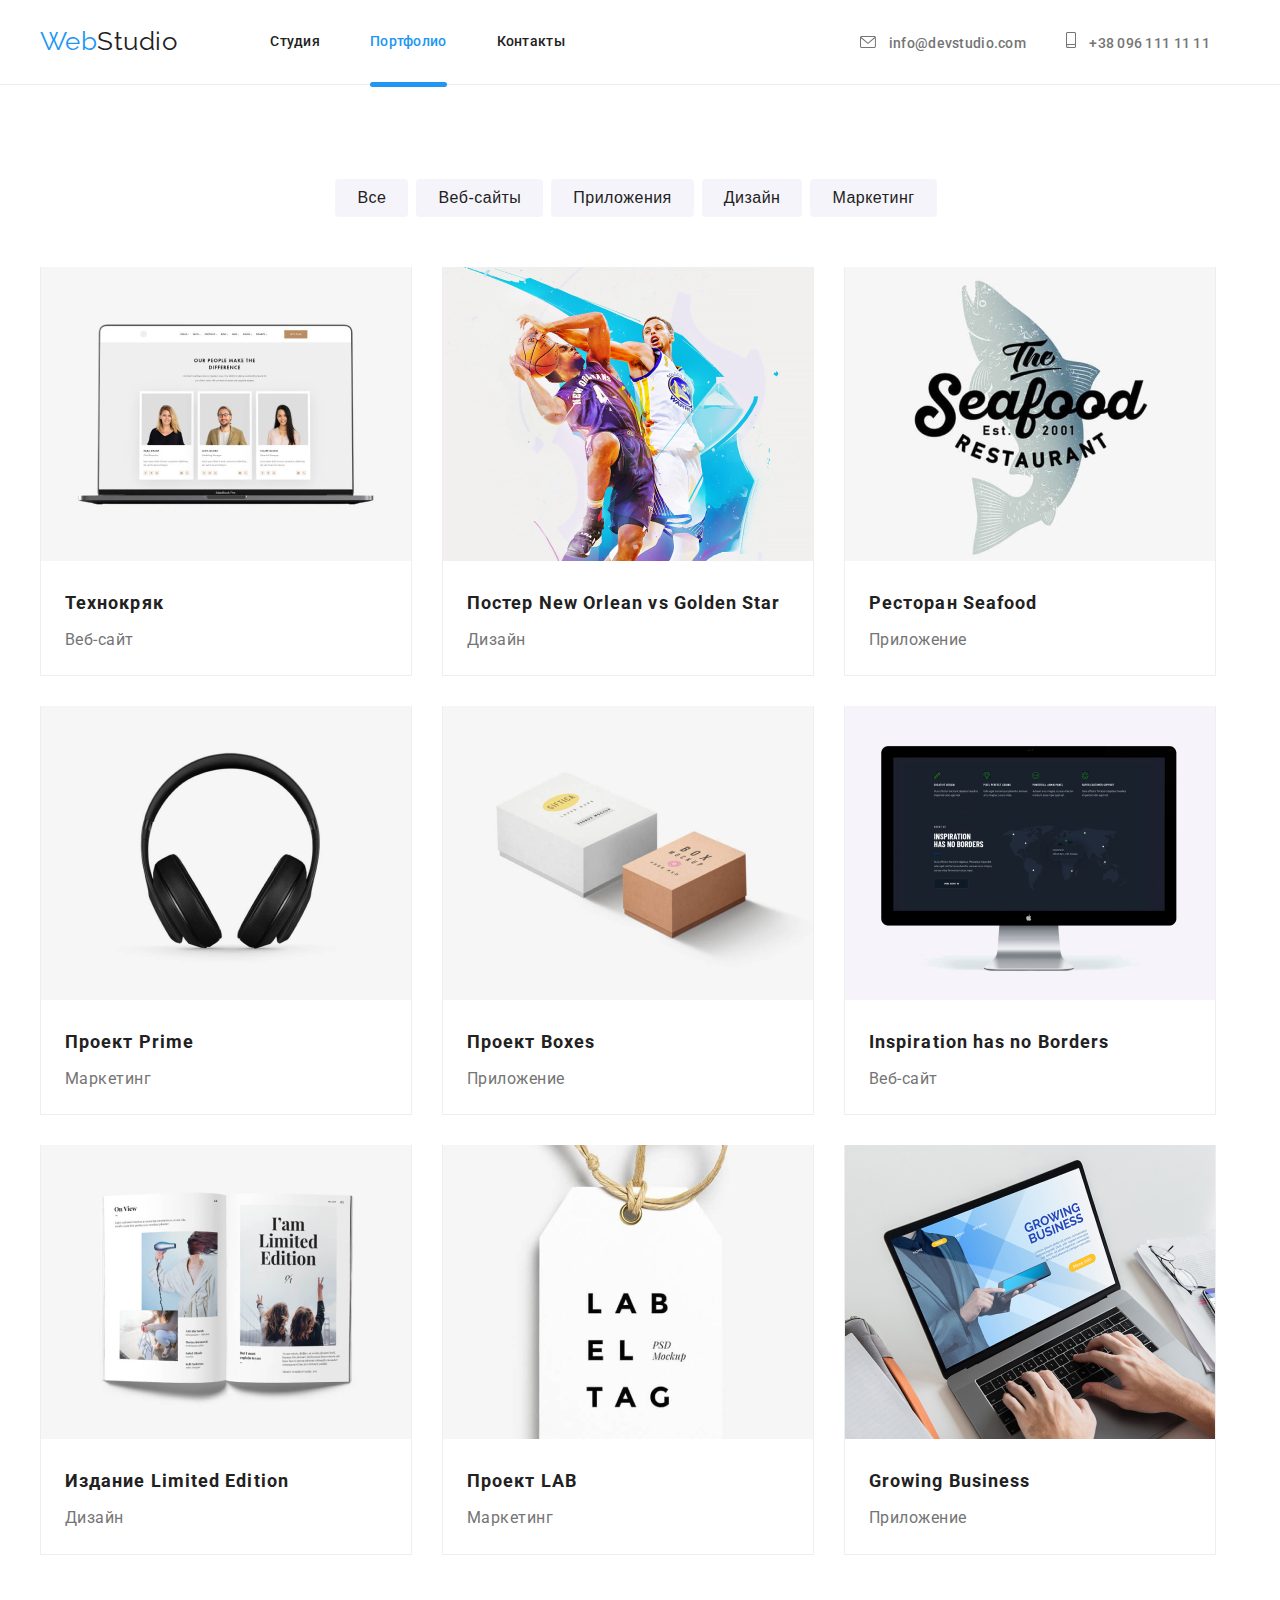
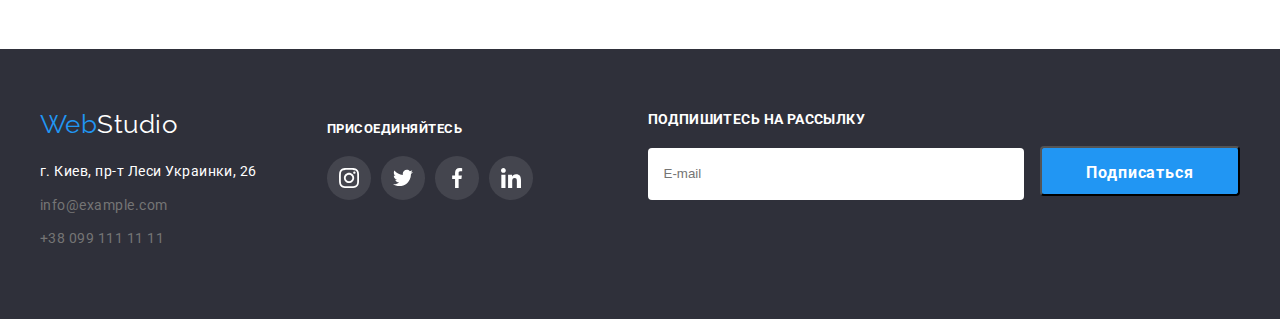
==== commit a9cc1046: "hw" ====
--- a/portfolio.html
+++ b/portfolio.html
@@ -15,6 +15,10 @@
 
 
     <link rel="stylesheet" href="./css/style.css" />
+    <link rel="stylesheet" href="./css/main.css" />
+    <link rel="stylesheet" href="./css/main.min.css" />
+
+    
 </head>
 
 <body style="font-family:Roboto">
--- a/css/style.css
+++ b/css/style.css
@@ -1,937 +1,47 @@
-:root {
-  --accent-color: #2196f3;
-  --primary-text-color: #757575;
-  --title-color: #212121;
-  --background-color: #ffffff;
-  --hero-background: #2f303a;
-  --portfolio-button: #f5f4fa;
-}
 
-body {
-  background-color: #ffffff;
-  color: #757575;
-  font-family: -apple-system, BlinkMacSystemFont, "Segoe UI", Roboto, Oxygen,
-    Ubuntu, Cantarell, "Open Sans", "Helvetica Neue", sans-serif, sans-serif;
-  letter-spacing: 0.03em;
-  margin: 0;
-}
 
-.header {
-  border-bottom: 1px solid #ececec;
-}
 
-p,
-h1,
-h2,
-h3,
-h4,
-h5,
-h6 {
-  margin-top: 0;
-  margin-bottom: 0;
-}
 
-ul {
-  margin-bottom: 0;
-  margin-top: 0;
-  padding-left: 0;
-}
 
-.list {
-  list-style: none;
-  display: flex;
-  margin-bottom: 94px;
-}
-link {
-  text-decoration: none;
-}
-.site-nav-list {
-  list-style-type: none;
-}
-
-.container {
-  width: 1200px;
-  padding-left: 15px;
-  padding-right: 15px;
-  margin: 0 auto;
-}
-
-.header .container {
-  display: flex;
-}
-
-.header-nav {
-  display: flex;
-  align-items: center;
-}
-.adress-nav {
-  display: flex;
-  align-items: center;
-}
-.adress-nav .item {
-  margin-left: 10px;
-  margin-right: 30px;
-  list-style: none;
-  padding-top: 32px;
-  padding-bottom: 32px;
-}
-
-/* logo */
-.logo-first {
-  color: var(--accent-color);
-  font-family: "Raleway";
-  font-weight: 700px;
-  font-size: 26px;
-  line-height: 1.2;
-}
-
-.logo-header {
-  text-decoration: none;
-}
-
-.site-nav-list .link {
-  text-decoration: none;
-}
-
-.adress-nav .header-adress {
-  text-decoration: none;
-}
-
-.logo-second {
-  color: var(--title-color);
-  font-family: "Raleway";
-  font-weight: 700px;
-  font-size: 26px;
-  line-height: 1.2;
-}
-/* site-nav */
-
-.site-nav-list {
-  display: flex;
-  margin-left: 93px;
-}
-
-.site-nav-list .link {
-  display: block;
-  margin-right: 50px;
-  padding-top: 32px;
-  padding-bottom: 32px;
-  transition-timing-function: cubic-bezier(0.4, 0, 0.2, 1);
-  transition-duration: 250ms;
-  position: relative;
-
-  color: var(--title-color);
-  font-weight: 500;
-  font-size: 14px;
-  line-height: 1.14;
-  letter-spacing: 0.02em;
-}
-
-.link.current::after {
-  content: "";
-  display: block;
-  width: 100%;
-  height: 5px;
-  background-color: var(--accent-color);
-  position: absolute;
-  left: 0;
-  bottom: 0;
-  margin-bottom: -5px;
-  border-radius: 30px;
-}
-
-.site-nav-list .link:hover,
-.site-nav-list .link:focus,
-.site-nav-list .link.current {
-  color: var(--accent-color);
-}
-
-.adress-nav {
-  display: flex;
-  margin-left: auto;
-}
-
-.site-nav-list .item:last-child {
-  margin-right: 0px;
-}
-
-/* Адрес */
-.header-adress {
-  color: var(--primary-text-color);
-  font-weight: 500;
-  font-size: 14px;
-  line-height: 1.14;
-  letter-spacing: 0.02em;
-
-  padding-top: 32px;
-  padding-bottom: 32px;
-}
-
-.header-adress:hover use,
-.header-adress:focus use,
-.header-adress:hover,
-.header-adress:focus {
-  fill: var(--accent-color);
-  color: var(--accent-color);
-}
-
-.ico-adress {
-  fill: var(--primary-text-color);
-  margin-right: 10px;
-  transition-timing-function: cubic-bezier(0.4, 0, 0.2, 1);
-  transition-duration: 250ms;
-}
-
-.ico-adress:hover {
-  fill: var(--accent-color);
-}
 
 /* hero */
-.hero {
-  text-align: center;
-  border: 1px solid #ececec;
-  margin-bottom: 94px;
-  padding: 200px 0;
-}
-
-.overlay {
-  height: 600px;
-  max-width: 1600px;
-  margin-right: auto;
-  margin-left: auto;
-  margin-bottom: 94px;
-
-  background-size: cover;
-  background-position: center;
-  background-repeat: no-repeat;
-  background-color: #2f303a66;
-  background-image: linear-gradient(
-      to right,
-      rgba(47, 48, 58, 0.4),
-      rgba(47, 48, 58, 0.4)
-    ),
-    url(../images/HeroOverlay.jpeg);
-}
-
-.hero-title {
-  margin-top: 0;
-  margin-bottom: 0;
-  color: var(--background-color);
-  font-style: normal;
-  font-weight: 900;
-  font-size: 44px;
-  line-height: 1.4;
-  text-transform: uppercase;
-  padding-bottom: 30px;
-}
-
-.button {
-  background-color: var(--accent-color);
-  color: var(--background-color);
-  font-weight: 700px;
-  font-size: 16px;
-  line-height: 1.9;
-  border-radius: 4px;
-  box-shadow: 0px 4px 4px rgba(0, 0, 0, 0.15);
-  min-width: 200px;
-  border: none;
-  cursor: pointer;
-  padding: 10px 32px;
-  transition-timing-function: cubic-bezier(0.4, 0, 0.2, 1);
-  transition-duration: 250ms;
-}
-
-button:hover,
-button:focus {
-  background-color: #188ce8;
-}
+ 
 
 /* Преимущества */
 
-.section-advantage .list {
-  display: flex;
-  margin-bottom: 94px;
-}
 
-/* .list .list-item::before {
-  display: inline-block;
-  content: "";
-  width: 120px;
-  height: 270px;
-  background-size: contain;
-  background-repeat: no-repeat;
-  border: 1px solid;
-  background-position: center;
-} */
-.ico-advantage {
-  display: block;
-  /* object-fit: contain; */
-  margin-bottom: 30px;
-  height: 100%;
-  width: 100%;
-  height: 70;
-  width: 65px;
-  margin-left: auto;
-  margin-right: auto;
-}
-
-.advantage-div {
-  background-color: #f5f4fa;
-  height: 120px;
-
-  margin-bottom: 30px;
-  margin-right: 30px;
-}
-
-.advantage-div .list-item {
-  background-color: var(--background-color);
-}
-
-.advantage-paragraph {
-  margin-right: 30px;
-}
-
-.container-advantage {
-  align-content: stretch;
-}
-
-.advantage-title {
-  color: var(--title-color);
-  font-weight: 700;
-  font-size: 14px;
-  line-height: 1.14;
-  margin-bottom: 10px;
-  text-transform: uppercase;
-}
-
-.advantage-paragraph {
-  font-weight: 400px;
-  font-size: 14px;
-  line-height: 1.7;
-}
 
 /* Чем мы занимаемся */
 
-.section-title {
-  color: var(--title-color);
-  font-weight: 700;
-  font-size: 36px;
-  line-height: 1.17;
-  text-align: center;
-  margin-bottom: 50px;
-}
 
-.parent {
-  position: relative;
-  width: 370px;
-  height: 294px;
-  margin-right: 30px;
-  margin-bottom: 94px;
-}
-
-.projects-title {
-  background-color: #2f303acc;
-  color: var(--background-color);
-  width: 370px;
-  height: 70px;
-  position: absolute;
-  bottom: 0;
-  text-align: center;
-  padding-top: 27px;
-  text-transform: uppercase;
-  font-size: 14px;
-  font-weight: 700;
-}
-
-.projects .projects-list {
-  display: flex;
-}
-
-.projects-list {
-  list-style: none;
-}
 
 /* Наша команда */
 
-.team {
-  padding: 94px 0;
-  background-color: var(--portfolio-button);
-}
 
-.team-list {
-  display: flex;
-}
-.team-list {
-  list-style: none;
-}
-
-.card:not(:last-child) {
-  margin-right: 30px;
-}
-
-.team-title {
-  color: var(--title-color);
-  font-weight: 500;
-  font-size: 16px;
-  line-height: 1.19;
-  text-align: center;
-}
-.team-paragraph {
-  font-size: 16px;
-  line-height: 1.19;
-  text-align: center;
-  margin-bottom: 16px;
-}
-.team-img {
-  padding-bottom: 30px;
-}
-
-.team-item {
-  box-shadow: 0px 1px 3px rgba(0, 0, 0, 0.12), 0px 1px 1px rgba(0, 0, 0, 0.14),
-    0px 2px 1px rgba(0, 0, 0, 0.2);
-}
-
-.team-title {
-  padding-bottom: 10px;
-  border-radius: 0px 0px 4px 4px;
-}
-
-.card {
-  background-color: #fff;
-  border-radius: 0px 0px 4px 4px;
-  box-shadow: 0px 1px 3px rgba(0, 0, 0, 0.12), 0px 1px 1px rgba(0, 0, 0, 0.14),
-    0px 2px 1px rgba(0, 0, 0, 0.2);
-}
-
-.team-social {
-  display: flex;
-  justify-content: center;
-  list-style: none;
-}
-
-.social-item {
-  height: 44px;
-  width: 44px;
-  display: flex;
-  align-items: center;
-  justify-content: center;
-  border-radius: 50%;
-  background-color: #ffffff;
-  margin-bottom: 30px;
-  margin-right: 10px;
-  transition-timing-function: cubic-bezier(0.4, 0, 0.2, 1);
-  transition-duration: 250ms;
-}
-
-.social-item:hover use,
-.social-item:hover {
-  fill: var(--background-color);
-  background-color: var(--accent-color);
-  transition: cubic-bezier(0.4, 0, 0.2, 1);
-}
-
-.social-item:last-child {
-  margin-right: 0px;
-}
 
 /* ------Постоянные киенты------ */
 
-.clients-title {
-  text-align: center;
-  color: var(--title-color);
-  margin-top: 94px;
-  margin-bottom: 50px;
-}
 
-.clients-list {
-  display: flex;
-  list-style: none;
-  margin-bottom: 94px;
-}
-
-.clients-icon {
-  padding-right: 25px;
-  padding-left: 25px;
-  justify-content: center;
-  text-align: center;
-  align-items: center;
-}
-
-.clients-link {
-  display: flex;
-  width: 100%;
-  height: 100%;
-  justify-content: center;
-  align-items: center;
-}
-
-.clients-item {
-  width: 170px;
-  height: 92px;
-  border: 1px solid #afb1b8;
-  border-radius: 4px;
-  transition-timing-function: cubic-bezier(0.4, 0, 0.2, 1);
-  transition-duration: 250ms;
-}
-
-.clients-item use {
-  fill: #afb1b8;
-}
-
-.clients-item:hover use,
-.clients-item:hover {
-  fill: var(--accent-color);
-  border-color: var(--accent-color);
-}
-
-.clients-item:not(:last-child) {
-  margin-right: 30px;
-}
 
 /* Футер */
-.logo-second-footer {
-  color: var(--background-color);
-  font-family: "Raleway";
-  font-weight: 700px;
-  font-size: 26px;
-  line-height: 1.2;
-}
 
-.footer-list {
-  padding-top: 20px;
-  list-style: none;
-}
-.footer-list .footer-item {
-  margin-bottom: 9px;
-}
 
-.footer-logo {
-  margin-right: 70px;
-}
 
-.footer {
-  background-color: var(--hero-background);
-}
-.footer-adress {
-  color: var(--background-color);
-  font-style: normal;
-  font-weight: 400;
-  font-size: 14px;
-  line-height: 1.7;
-}
-.footer-contacts {
-  color: var(--primary-text-color);
-  font-weight: 400;
-  font-size: 14px;
-  line-height: 24px;
-  transition-timing-function: cubic-bezier(0.4, 0, 0.2, 1);
-  transition-duration: 250ms;
-}
-.footer-contacts:focus,
-.footer-contacts:hover {
-  color: var(--accent-color);
-}
-
-.test {
-  display: flex;
-}
-
-.footer .link {
-  text-decoration: none;
-}
-
-.footer-list .footer-contacts {
-  text-decoration: none;
-}
-
-.footer-social {
-  display: flex;
-  justify-content: center;
-  list-style: none;
-}
-
-.footer-social-link {
-  display: flex;
-  justify-content: center;
-  text-align: center;
-}
-
-.footer-social-item:hover {
-  background-color: var(--accent-color);
-}
-
-.social-title {
-  margin-top: 12px;
-  margin-bottom: 20px;
-  color: #ffffff;
-}
-
-.footer-social-item {
-  height: 44px;
-  width: 44px;
-  display: flex;
-  align-items: center;
-  justify-content: center;
-  border-radius: 50%;
-  background: #ffffff1a;
-  transition-timing-function: cubic-bezier(0.4, 0, 0.2, 1);
-  transition-duration: 250ms;
-  margin-bottom: 30px;
-  margin-right: 10px;
-}
-
-.social-icon {
-  fill: #afb1b8;
-}
-
-.social-item:last-child {
-  margin-right: 0px;
-}
-
-.footer-social-icon {
-  fill: #ffffff;
-}
 
 /* Портфолио */
 
 /* Портфолио хедер */
 
-.portfolio-buttons {
-  display: flex;
-  justify-content: center;
-  margin-bottom: 50px;
-  margin-top: 94px;
-  list-style: none;
-}
 
-.portfolio-button {
-  border-radius: 4px;
-  border: none;
-  padding: 6px 22px;
-}
 
-.portfolio-title {
-  color: var(--title-color);
-  font-weight: 700;
-  font-size: 18px;
-  line-height: 2;
-  letter-spacing: 0.06em;
-  padding-left: 24px;
-  padding-top: 20px;
-}
 
-.portfolio-paragraph {
-  color: var(--primary-text-color);
-  font-weight: 400;
-  font-size: 16px;
-  line-height: 1.9;
-  letter-spacing: 0.03em;
-  padding-left: 24px;
-  padding-bottom: 20px;
-}
-.portfolio-button {
-  background-color: var(--portfolio-button);
-  color: var(--title-color);
-  font-weight: 500;
-  font-size: 16px;
-  line-height: 1.6;
-  letter-spacing: 0.03em;
-  margin-right: 8px;
-  transition-timing-function: cubic-bezier(0.4, 0, 0.2, 1);
-  transition-duration: 250ms;
-}
 
-.parent-paragraph {
-  position: absolute;
-  top: 0;
-  left: 0;
-  background-color: #2196f3e5;
-  width: 100%;
-  height: 100%;
-  padding-top: 63px;
-  padding-bottom: 63px;
-  padding-left: 24px;
-  padding-right: 24px;
-  font-size: 18px;
-  color: #ffffff;
-  line-height: 28px;
-  transform: translateY(100%);
-  transition: transform 250ms;
-}
-
-.portfolio-parent {
-  position: relative;
-  overflow: hidden;
-}
-
-.portfolio-parent:hover .parent-paragraph {
-  transform: translateY(-0%);
-}
-
-.portfolio-parent:hover .portfolio-parent {
-  transform: translateY(-100%);
-}
-
-.portfolio-img {
-  margin-bottom: 20px;
-  width: 370px;
-  height: 294px;
-}
-.portfolio-title {
-  margin-bottom: 4px;
-}
-
-.portfolio-button:hover,
-.portfolio-button:focus {
-  color: var(--background-color);
-  background-color: var(--accent-color);
-}
 
 /* list */
 
-.portfolio-list {
-  display: flex;
-  flex-wrap: wrap;
-  list-style: none;
-  margin-bottom: 94px;
-}
 
-.portfolio-item {
-  width: 370px;
-  border-left: 1px solid #eeeeee;
-  border-right: 1px solid #eeeeee;
-  border-bottom: 1px solid #eeeeee;
-  margin-right: 30px;
-  margin-bottom: 30px;
-  transition-timing-function: cubic-bezier(0.4, 0, 0.2, 1);
-  transition-duration: 250ms;
-}
-
-.portfolio-item:hover {
-  box-shadow: 0px 1px 1px rgba(0, 0, 0, 0.12), 0px 4px 4px rgba(0, 0, 0, 0.06),
-    1px 4px 6px rgba(0, 0, 0, 0.16);
-}
-
-.portfolio-item:nth-child(3n) {
-  margin-right: 0;
-}
-
-.portfolio-item:nth-last-child(-n + 3) {
-  margin-bottom: 0;
-}
 
 /* -------МОДАЛКА-------- */
 
-.backdrop.is-hidden {
-  opacity: 0;
-  pointer-events: none;
-}
 
-.btn-close {
-  width: 30px;
-  height: 30px;
-  border: 1px solid #0000001a;
-  border-radius: 50%;
-  position: absolute;
-  right: 8px;
-  top: 8px;
-  background-color: unset;
-}
 
-.btn-close:hover {
-  color: var(--accent-color);
-  background-color: var(--background-color);
-}
-
-.modal {
-  height: 581px;
-  width: 528px;
-  background-color: var(--background-color);
-  border-radius: 5px;
-  position: absolute;
-  top: 50%;
-  left: 50%;
-  transform: translate(-50%, -50%);
-}
-
-.backdrop {
-  position: fixed;
-  width: 100vw;
-  height: 100vh;
-  background-color: rgba(0, 0, 0, 0.4);
-  border-radius: 5px;
-  left: 50%;
-  top: 50%;
-  transform: translate(-50%, -50%);
-}
-
-.form-field {
-  display: flex;
-  flex-direction: column;
-  margin-right: 40px;
-  margin-left: 40px;
-  margin-bottom: 10px;
-  margin-top: 0;
-}
-
-.modal-title {
-  margin-top: 40px;
-  margin-bottom: 12px;
-  margin-right: 40px;
-  margin-left: 40px;
-  display: block;
-  font-family: Roboto;
-  font-size: 20px;
-  font-style: normal;
-  font-weight: 700;
-  line-height: 23px;
-  letter-spacing: 0.03em;
-  text-align: center;
-  color: var(--title-color);
-}
-
-.input-field {
-  height: 40px;
-  width: 100%;
-  padding-left: 42px;
-}
-
-.input-field:focus + .input-label {
-  color: red;
-}
-
-.comment-field {
-  height: 120px;
-  padding-bottom: 20px;
-}
-
-.textarea {
-  resize: none;
-  margin-bottom: 10px;
-  padding-top: 12px;
-  padding-bottom: 12px;
-  padding-left: 16px;
-  padding-right: 16px;
-  width: 448px;
-  height: 120px;
-  font-size: 14px;
-}
-
-.checkbox {
-  margin-right: 9px;
-  display: block;
-}
-
-.modal-send {
-  width: 200px;
-  height: 50px;
-  background-color: var(--accent-color);
-  color: var(--background-color);
-  display: block;
-  margin: 0 auto;
-  border: none;
-  border-radius: 4px;
-}
-
-.modal-icon {
-  position: absolute;
-  left: 15px;
-  top: 50%;
-  transform: translateY(-50%);
-  fill: var(--title-color);
-}
-
-.input-wrap {
-  display: block;
-  position: relative;
-}
-
-.modal-comment {
-  height: 100%;
-}
-
-.label-title {
-  margin-bottom: 4px;
-  font-size: 12px;
-}
-
-.checkbox-link {
-  margin-bottom: 30px;
-  display: flex;
-  white-space: nowrap;
-  font-size: 14px;
-}
-
-.footer-label {
-  
-}
-
-.footer-submit-button {
-  background-color: var(--accent-color);
-  height: 50px;
-  width: 200px;
-  border-radius: 4px;
-  align-items: center;
-  justify-content: center;
-  color: var(--background-color);
-  font-family: Roboto;
-  font-size: 16px;
-  font-style: normal;
-  font-weight: 700;
-  line-height: 30px;
-  letter-spacing: 0.06em;
-  text-align: center;
-  padding-left: 35px;
-}
-
-.footer-submit-input {
-  width: 358px;
-  height: 50px;
-  margin-top: 20px;
-  margin-right: 12px;
-  padding-left: 16px;
-  border-radius: 4px;
-}
-
-.submit-title {
-  font-family: Roboto;
-  font-size: 14px;
-  font-style: normal;
-  font-weight: 700;
-  line-height: 16px;
-  letter-spacing: 0.03em;
-  text-align: left;
-}
-
-.footer-submit-container {
-  justify-content: flex-end;
-}
-
-.input-field,
-.input-field ~ svg use {
-  outline: none;
-  border-radius: 4px;
-  border: 1px solid rgba(33, 33, 33, 0.2);
-  fill: #212121;
-}
-
-.input-field:hover,
-.input-field:focus,
-.input-field:hover ~ svg use,
-.input-field:focus ~ svg use {
-  fill: #2196f3;
-  border: 1px solid #2196f3;
-}
-
-.footer {
-  padding: 60px 0;
-}
-
-.footer .container,
-.footer-left-col {
-  display: flex;
-}
-
-.footer .container {
-  justify-content: space-between;
-}
--- a/css/main.css
+++ b/css/main.css
@@ -0,0 +1,921 @@
+@charset "UTF-8";
+.header {
+  border-bottom: 1px solid #ececec;
+}
+
+p,
+h1,
+h2,
+h3,
+h4,
+h5,
+h6 {
+  margin-top: 0;
+  margin-bottom: 0;
+}
+
+ul {
+  margin-bottom: 0;
+  margin-top: 0;
+  padding-left: 0;
+}
+
+.list {
+  list-style: none;
+  display: flex;
+  margin-bottom: 94px;
+}
+
+link {
+  text-decoration: none;
+}
+
+.site-nav-list {
+  list-style-type: none;
+}
+
+body {
+  background-color: #ffffff;
+  color: #757575;
+  font-family: -apple-system, BlinkMacSystemFont, "Segoe UI", Roboto, Oxygen, Ubuntu, Cantarell, "Open Sans", "Helvetica Neue", sans-serif, sans-serif;
+  letter-spacing: 0.03em;
+  margin: 0;
+}
+
+:root {
+  --accent-color: #2196f3;
+  --primary-text-color: #757575;
+  --title-color: #212121;
+  --background-color: #ffffff;
+  --hero-background: #2f303a;
+  --portfolio-button: #f5f4fa;
+}
+
+.container {
+  width: 1200px;
+  padding-left: 15px;
+  padding-right: 15px;
+  margin: 0 auto;
+}
+
+.logo-first {
+  color: var(--accent-color);
+  font-family: "Raleway";
+  font-weight: 700px;
+  font-size: 26px;
+  line-height: 1.2;
+}
+
+.logo-header {
+  text-decoration: none;
+}
+
+.logo-second {
+  color: var(--title-color);
+  font-family: "Raleway";
+  font-weight: 700px;
+  font-size: 26px;
+  line-height: 1.2;
+}
+
+.team-social {
+  display: flex;
+  justify-content: center;
+  list-style: none;
+}
+
+.social-item {
+  height: 44px;
+  width: 44px;
+  display: flex;
+  align-items: center;
+  justify-content: center;
+  border-radius: 50%;
+  background-color: #ffffff;
+  margin-bottom: 30px;
+  margin-right: 10px;
+  transition-timing-function: cubic-bezier(0.4, 0, 0.2, 1);
+  transition-duration: 250ms;
+}
+
+.social-item:hover use, .social-item:hover {
+  fill: var(--background-color);
+  background-color: var(--accent-color);
+  transition: cubic-bezier(0.4, 0, 0.2, 1);
+}
+
+.social-item:last-child {
+  margin-right: 0px;
+}
+
+.footer-social {
+  display: flex;
+  justify-content: center;
+  list-style: none;
+}
+
+.footer-social-link {
+  display: flex;
+  justify-content: center;
+  text-align: center;
+}
+
+.social-title {
+  margin-top: 12px;
+  margin-bottom: 20px;
+  color: #ffffff;
+}
+
+.footer-social-item {
+  height: 44px;
+  width: 44px;
+  display: flex;
+  align-items: center;
+  justify-content: center;
+  border-radius: 50%;
+  background: #ffffff1a;
+  transition-timing-function: cubic-bezier(0.4, 0, 0.2, 1);
+  transition-duration: 250ms;
+  margin-bottom: 30px;
+  margin-right: 10px;
+}
+
+.footer-social-item:hover {
+  background-color: var(--accent-color);
+}
+
+.social-icon {
+  fill: #afb1b8;
+}
+
+.footer-social-icon {
+  fill: #ffffff;
+}
+
+.button {
+  background-color: var(--accent-color);
+  color: var(--background-color);
+  font-weight: 700px;
+  font-size: 16px;
+  line-height: 1.9;
+  border-radius: 4px;
+  box-shadow: 0px 4px 4px rgba(0, 0, 0, 0.15);
+  min-width: 200px;
+  border: none;
+  cursor: pointer;
+  padding: 10px 32px;
+  transition-timing-function: cubic-bezier(0.4, 0, 0.2, 1);
+  transition-duration: 250ms;
+}
+
+button:hover,
+button:focus {
+  background-color: #188ce8;
+}
+
+.header .container {
+  display: flex;
+}
+
+.header-nav {
+  display: flex;
+  align-items: center;
+}
+
+.adress-nav {
+  display: flex;
+  align-items: center;
+}
+
+.adress-nav .item {
+  margin-left: 10px;
+  margin-right: 30px;
+  list-style: none;
+  padding-top: 32px;
+  padding-bottom: 32px;
+}
+
+/* logo */
+.site-nav-list .link {
+  text-decoration: none;
+}
+
+.adress-nav .header-adress {
+  text-decoration: none;
+}
+
+/* site-nav */
+.site-nav-list {
+  display: flex;
+  margin-left: 93px;
+}
+
+.site-nav-list .link {
+  display: block;
+  margin-right: 50px;
+  padding-top: 32px;
+  padding-bottom: 32px;
+  transition-timing-function: cubic-bezier(0.4, 0, 0.2, 1);
+  transition-duration: 250ms;
+  position: relative;
+  color: var(--title-color);
+  font-weight: 500;
+  font-size: 14px;
+  line-height: 1.14;
+  letter-spacing: 0.02em;
+}
+
+.site-nav-list .link:hover, .site-nav-list .link:focus, .site-nav-list .link.current {
+  color: var(--accent-color);
+}
+
+.link.current::after {
+  content: "";
+  display: block;
+  width: 100%;
+  height: 5px;
+  background-color: var(--accent-color);
+  position: absolute;
+  left: 0;
+  bottom: 0;
+  margin-bottom: -5px;
+  border-radius: 30px;
+}
+
+.adress-nav {
+  display: flex;
+  margin-left: auto;
+}
+
+.site-nav-list .item:last-child {
+  margin-right: 0px;
+}
+
+/* Адрес */
+.header-adress {
+  color: var(--primary-text-color);
+  font-weight: 500;
+  font-size: 14px;
+  line-height: 1.14;
+  letter-spacing: 0.02em;
+  padding-top: 32px;
+  padding-bottom: 32px;
+}
+
+.header-adress:hover use,
+.header-adress:focus use, .header-adress:hover, .header-adress:focus {
+  fill: var(--accent-color);
+  color: var(--accent-color);
+}
+
+.ico-adress {
+  fill: var(--primary-text-color);
+  margin-right: 10px;
+  transition-timing-function: cubic-bezier(0.4, 0, 0.2, 1);
+  transition-duration: 250ms;
+}
+
+.ico-adress:hover {
+  fill: var(--accent-color);
+}
+
+.hero {
+  text-align: center;
+  border: 1px solid #ececec;
+  margin-bottom: 94px;
+  padding: 200px 0;
+}
+
+.overlay {
+  height: 600px;
+  max-width: 1600px;
+  margin-right: auto;
+  margin-left: auto;
+  margin-bottom: 94px;
+  background-size: cover;
+  background-position: center;
+  background-repeat: no-repeat;
+  background-color: #2f303a66;
+  background-image: linear-gradient(to right, rgba(47, 48, 58, 0.4), rgba(47, 48, 58, 0.4)), url(../images/HeroOverlay.jpeg);
+}
+
+.hero-title {
+  margin-top: 0;
+  margin-bottom: 0;
+  color: var(--background-color);
+  font-style: normal;
+  font-weight: 900;
+  font-size: 44px;
+  line-height: 1.4;
+  text-transform: uppercase;
+  padding-bottom: 30px;
+}
+
+.section-advantage .list {
+  display: flex;
+  margin-bottom: 94px;
+}
+
+/* .list .list-item::before {
+    display: inline-block;
+    content: "";
+    width: 120px;
+    height: 270px;
+    background-size: contain;
+    background-repeat: no-repeat;
+    border: 1px solid;
+    background-position: center;
+  } */
+.ico-advantage {
+  display: block;
+  /* object-fit: contain; */
+  margin-bottom: 30px;
+  height: 100%;
+  width: 100%;
+  height: 70;
+  width: 65px;
+  margin-left: auto;
+  margin-right: auto;
+}
+
+.advantage-div {
+  background-color: #f5f4fa;
+  height: 120px;
+  margin-bottom: 30px;
+  margin-right: 30px;
+}
+
+.advantage-div .list-item {
+  background-color: var(--background-color);
+}
+
+.advantage-paragraph {
+  margin-right: 30px;
+}
+
+.container-advantage {
+  align-content: stretch;
+}
+
+.advantage-title {
+  color: var(--title-color);
+  font-weight: 700;
+  font-size: 14px;
+  line-height: 1.14;
+  margin-bottom: 10px;
+  text-transform: uppercase;
+}
+
+.advantage-paragraph {
+  font-weight: 400px;
+  font-size: 14px;
+  line-height: 1.7;
+}
+
+.section-title {
+  color: var(--title-color);
+  font-weight: 700;
+  font-size: 36px;
+  line-height: 1.17;
+  text-align: center;
+  margin-bottom: 50px;
+}
+
+.parent {
+  position: relative;
+  width: 370px;
+  height: 294px;
+  margin-right: 30px;
+  margin-bottom: 94px;
+}
+
+.projects-title {
+  background-color: #2f303acc;
+  color: var(--background-color);
+  width: 370px;
+  height: 70px;
+  position: absolute;
+  bottom: 0;
+  text-align: center;
+  padding-top: 27px;
+  text-transform: uppercase;
+  font-size: 14px;
+  font-weight: 700;
+}
+
+.projects .projects-list {
+  display: flex;
+}
+
+.projects-list {
+  list-style: none;
+}
+
+.team {
+  padding: 94px 0;
+  background-color: var(--portfolio-button);
+}
+
+.team-list {
+  display: flex;
+}
+
+.team-list {
+  list-style: none;
+}
+
+.team-title {
+  color: var(--title-color);
+  font-weight: 500;
+  font-size: 16px;
+  line-height: 1.19;
+  text-align: center;
+}
+
+.team-paragraph {
+  font-size: 16px;
+  line-height: 1.19;
+  text-align: center;
+  margin-bottom: 16px;
+}
+
+.team-img {
+  padding-bottom: 30px;
+}
+
+.team-item {
+  box-shadow: 0px 1px 3px rgba(0, 0, 0, 0.12), 0px 1px 1px rgba(0, 0, 0, 0.14), 0px 2px 1px rgba(0, 0, 0, 0.2);
+}
+
+.team-title {
+  padding-bottom: 10px;
+  border-radius: 0px 0px 4px 4px;
+}
+
+.card {
+  background-color: #fff;
+  border-radius: 0px 0px 4px 4px;
+  box-shadow: 0px 1px 3px rgba(0, 0, 0, 0.12), 0px 1px 1px rgba(0, 0, 0, 0.14), 0px 2px 1px rgba(0, 0, 0, 0.2);
+}
+
+.card:not(:last-child) {
+  margin-right: 30px;
+}
+
+.clients-title {
+  text-align: center;
+  color: var(--title-color);
+  margin-top: 94px;
+  margin-bottom: 50px;
+}
+
+.clients-list {
+  display: flex;
+  list-style: none;
+  margin-bottom: 94px;
+}
+
+.clients-icon {
+  padding-right: 25px;
+  padding-left: 25px;
+  justify-content: center;
+  text-align: center;
+  align-items: center;
+}
+
+.clients-link {
+  display: flex;
+  width: 100%;
+  height: 100%;
+  justify-content: center;
+  align-items: center;
+}
+
+.clients-item {
+  width: 170px;
+  height: 92px;
+  border: 1px solid #afb1b8;
+  border-radius: 4px;
+  transition-timing-function: cubic-bezier(0.4, 0, 0.2, 1);
+  transition-duration: 250ms;
+}
+
+.clients-item:hover use, .clients-item:hover {
+  fill: var(--accent-color);
+  border-color: var(--accent-color);
+}
+
+.clients-item:not(:last-child) {
+  margin-right: 30px;
+}
+
+.clients-item use {
+  fill: #afb1b8;
+}
+
+.logo-second-footer {
+  color: var(--background-color);
+  font-family: "Raleway";
+  font-weight: 700px;
+  font-size: 26px;
+  line-height: 1.2;
+}
+
+.footer-list {
+  padding-top: 20px;
+  list-style: none;
+}
+
+.footer-list .footer-item {
+  margin-bottom: 9px;
+}
+
+.footer-logo {
+  margin-right: 70px;
+}
+
+.footer {
+  background-color: var(--hero-background);
+}
+
+.footer-adress {
+  color: var(--background-color);
+  font-style: normal;
+  font-weight: 400;
+  font-size: 14px;
+  line-height: 1.7;
+}
+
+.footer-contacts {
+  color: var(--primary-text-color);
+  font-weight: 400;
+  font-size: 14px;
+  line-height: 24px;
+  transition-timing-function: cubic-bezier(0.4, 0, 0.2, 1);
+  transition-duration: 250ms;
+}
+
+.footer-contacts:focus, .footer-contacts:hover {
+  color: var(--accent-color);
+}
+
+.test {
+  display: flex;
+}
+
+.footer .link {
+  text-decoration: none;
+}
+
+.footer-list .footer-contacts {
+  text-decoration: none;
+}
+
+.portfolio-buttons {
+  display: flex;
+  justify-content: center;
+  margin-bottom: 50px;
+  margin-top: 94px;
+  list-style: none;
+}
+
+.portfolio-button {
+  border-radius: 4px;
+  border: none;
+  padding: 6px 22px;
+}
+
+.portfolio-button {
+  background-color: var(--portfolio-button);
+  color: var(--title-color);
+  font-weight: 500;
+  font-size: 16px;
+  line-height: 1.6;
+  letter-spacing: 0.03em;
+  margin-right: 8px;
+  transition-timing-function: cubic-bezier(0.4, 0, 0.2, 1);
+  transition-duration: 250ms;
+}
+
+.portfolio-button:hover, .portfolio-button:focus {
+  color: var(--background-color);
+  background-color: var(--accent-color);
+}
+
+.portfolio-list {
+  display: flex;
+  flex-wrap: wrap;
+  list-style: none;
+  margin-bottom: 94px;
+}
+
+.portfolio-item {
+  width: 370px;
+  border-left: 1px solid #eeeeee;
+  border-right: 1px solid #eeeeee;
+  border-bottom: 1px solid #eeeeee;
+  margin-right: 30px;
+  margin-bottom: 30px;
+  transition-timing-function: cubic-bezier(0.4, 0, 0.2, 1);
+  transition-duration: 250ms;
+}
+
+.portfolio-item:hover {
+  box-shadow: 0px 1px 1px rgba(0, 0, 0, 0.12), 0px 4px 4px rgba(0, 0, 0, 0.06), 1px 4px 6px rgba(0, 0, 0, 0.16);
+}
+
+.portfolio-item:nth-child(3n) {
+  margin-right: 0;
+}
+
+.portfolio-item:nth-last-child(-n + 3) {
+  margin-bottom: 0;
+}
+
+.backdrop.is-hidden {
+  opacity: 0;
+  pointer-events: none;
+}
+
+.btn-close {
+  width: 30px;
+  height: 30px;
+  border: 1px solid #0000001a;
+  border-radius: 50%;
+  position: absolute;
+  right: 8px;
+  top: 8px;
+  background-color: unset;
+}
+
+.btn-close:hover {
+  color: var(--accent-color);
+  background-color: var(--background-color);
+}
+
+.modal {
+  height: 581px;
+  width: 528px;
+  background-color: var(--background-color);
+  border-radius: 5px;
+  position: absolute;
+  top: 50%;
+  left: 50%;
+  transform: translate(-50%, -50%);
+}
+
+.backdrop {
+  position: fixed;
+  width: 100vw;
+  height: 100vh;
+  background-color: rgba(0, 0, 0, 0.4);
+  border-radius: 5px;
+  left: 50%;
+  top: 50%;
+  transform: translate(-50%, -50%);
+}
+
+.form-field {
+  display: flex;
+  flex-direction: column;
+  margin-right: 40px;
+  margin-left: 40px;
+  margin-bottom: 10px;
+  margin-top: 0;
+}
+
+.modal-title {
+  margin-top: 40px;
+  margin-bottom: 12px;
+  margin-right: 40px;
+  margin-left: 40px;
+  display: block;
+  font-family: Roboto;
+  font-size: 20px;
+  font-style: normal;
+  font-weight: 700;
+  line-height: 23px;
+  letter-spacing: 0.03em;
+  text-align: center;
+  color: var(--title-color);
+}
+
+.input-field {
+  height: 40px;
+  width: 100%;
+  padding-left: 42px;
+}
+
+.input-field:focus + .input-label {
+  color: red;
+}
+
+.comment-field {
+  height: 120px;
+  padding-bottom: 20px;
+}
+
+.textarea {
+  resize: none;
+  margin-bottom: 10px;
+  padding-top: 12px;
+  padding-bottom: 12px;
+  padding-left: 16px;
+  padding-right: 16px;
+  width: 448px;
+  height: 120px;
+  font-size: 14px;
+}
+
+.checkbox {
+  margin-right: 9px;
+  display: block;
+}
+
+.modal-send {
+  width: 200px;
+  height: 50px;
+  background-color: var(--accent-color);
+  color: var(--background-color);
+  display: block;
+  margin: 0 auto;
+  border: none;
+  border-radius: 4px;
+}
+
+.modal-icon {
+  position: absolute;
+  left: 15px;
+  top: 50%;
+  transform: translateY(-50%);
+  fill: var(--title-color);
+}
+
+.input-wrap {
+  display: block;
+  position: relative;
+}
+
+.modal-comment {
+  height: 100%;
+}
+
+.label-title {
+  margin-bottom: 4px;
+  font-size: 12px;
+}
+
+.checkbox-link {
+  margin-bottom: 30px;
+  display: flex;
+  white-space: nowrap;
+  font-size: 14px;
+}
+
+.footer-label {
+  color: #ffffff;
+  text-transform: uppercase;
+  font-family: Roboto;
+  font-size: 14px;
+  font-style: normal;
+  font-weight: 700;
+  line-height: 16px;
+  letter-spacing: 0.03em;
+  text-align: left;
+}
+
+.footer-submit-button {
+  background-color: var(--accent-color);
+  height: 50px;
+  width: 200px;
+  border-radius: 4px;
+  align-items: center;
+  justify-content: center;
+  color: var(--background-color);
+  font-family: Roboto;
+  font-size: 16px;
+  font-style: normal;
+  font-weight: 700;
+  line-height: 30px;
+  letter-spacing: 0.06em;
+  text-align: center;
+  padding-left: 35px;
+}
+
+.footer-submit-input {
+  width: 358px;
+  height: 50px;
+  margin-top: 20px;
+  margin-right: 12px;
+  padding-left: 16px;
+  border-radius: 4px;
+  border: none;
+}
+
+.submit-title {
+  font-family: Roboto;
+  font-size: 14px;
+  font-style: normal;
+  font-weight: 700;
+  line-height: 16px;
+  letter-spacing: 0.03em;
+  text-align: left;
+}
+
+.footer-submit-container {
+  justify-content: flex-end;
+}
+
+.input-field,
+.input-field ~ svg use {
+  outline: none;
+  border-radius: 4px;
+  border: 1px solid rgba(33, 33, 33, 0.2);
+  fill: #212121;
+}
+
+.input-field:hover, .input-field:focus,
+.input-field:hover ~ svg use,
+.input-field:focus ~ svg use,
+.input-field ~ svg use:hover,
+.input-field ~ svg use:focus,
+.input-field ~ svg use:hover ~ svg use,
+.input-field ~ svg use:focus ~ svg use {
+  fill: #2196f3;
+  border: 1px solid #2196f3;
+}
+
+.footer {
+  padding: 60px 0;
+}
+
+.footer .container,
+.footer-left-col {
+  display: flex;
+}
+
+.footer .container {
+  justify-content: space-between;
+}
+
+.portfolio-title {
+  color: var(--title-color);
+  font-weight: 700;
+  font-size: 18px;
+  line-height: 2;
+  letter-spacing: 0.06em;
+  padding-left: 24px;
+  padding-top: 20px;
+}
+
+.portfolio-paragraph {
+  color: var(--primary-text-color);
+  font-weight: 400;
+  font-size: 16px;
+  line-height: 1.9;
+  letter-spacing: 0.03em;
+  padding-left: 24px;
+  padding-bottom: 20px;
+}
+
+.parent-paragraph {
+  position: absolute;
+  top: 0;
+  left: 0;
+  background-color: #2196f3e5;
+  width: 100%;
+  height: 100%;
+  padding-top: 63px;
+  padding-bottom: 63px;
+  padding-left: 24px;
+  padding-right: 24px;
+  font-size: 18px;
+  color: #ffffff;
+  line-height: 28px;
+  transform: translateY(100%);
+  transition: transform 250ms;
+}
+
+.portfolio-parent {
+  position: relative;
+  overflow: hidden;
+}
+
+.portfolio-parent:hover .parent-paragraph {
+  transform: translateY(0%);
+}
+
+.portfolio-parent:hover .portfolio-parent {
+  transform: translateY(-100%);
+}
+
+.portfolio-img {
+  margin-bottom: 20px;
+  width: 370px;
+  height: 294px;
+}
+
+.portfolio-title {
+  margin-bottom: 4px;
+}
+/*# sourceMappingURL=main.css.map */--- a/css/main.min.css
+++ b/css/main.min.css
@@ -0,0 +1,2 @@
+.header{border-bottom:1px solid #ececec}p,h1,h2,h3,h4,h5,h6{margin-top:0;margin-bottom:0}ul{margin-bottom:0;margin-top:0;padding-left:0}.list{list-style:none;display:flex;margin-bottom:94px}link{text-decoration:none}.site-nav-list{list-style-type:none}body{background-color:#ffffff;color:#757575;font-family:-apple-system, BlinkMacSystemFont, "Segoe UI", Roboto, Oxygen, Ubuntu, Cantarell, "Open Sans", "Helvetica Neue", sans-serif, sans-serif;letter-spacing:0.03em;margin:0}:root{--accent-color: #2196f3;--primary-text-color: #757575;--title-color: #212121;--background-color: #ffffff;--hero-background: #2f303a;--portfolio-button: #f5f4fa}.container{width:1200px;padding-left:15px;padding-right:15px;margin:0 auto}.logo-first{color:var(--accent-color);font-family:"Raleway";font-weight:700px;font-size:26px;line-height:1.2}.logo-header{text-decoration:none}.logo-second{color:var(--title-color);font-family:"Raleway";font-weight:700px;font-size:26px;line-height:1.2}.team-social{display:flex;justify-content:center;list-style:none}.social-item{height:44px;width:44px;display:flex;align-items:center;justify-content:center;border-radius:50%;background-color:#ffffff;margin-bottom:30px;margin-right:10px;transition-timing-function:cubic-bezier(0.4, 0, 0.2, 1);transition-duration:250ms}.social-item:hover use,.social-item:hover{fill:var(--background-color);background-color:var(--accent-color);transition:cubic-bezier(0.4, 0, 0.2, 1)}.social-item:last-child{margin-right:0px}.footer-social{display:flex;justify-content:center;list-style:none}.footer-social-link{display:flex;justify-content:center;text-align:center}.social-title{margin-top:12px;margin-bottom:20px;color:#ffffff}.footer-social-item{height:44px;width:44px;display:flex;align-items:center;justify-content:center;border-radius:50%;background:#ffffff1a;transition-timing-function:cubic-bezier(0.4, 0, 0.2, 1);transition-duration:250ms;margin-bottom:30px;margin-right:10px}.footer-social-item:hover{background-color:var(--accent-color)}.social-icon{fill:#afb1b8}.footer-social-icon{fill:#ffffff}.button{background-color:var(--accent-color);color:var(--background-color);font-weight:700px;font-size:16px;line-height:1.9;border-radius:4px;box-shadow:0px 4px 4px rgba(0,0,0,0.15);min-width:200px;border:none;cursor:pointer;padding:10px 32px;transition-timing-function:cubic-bezier(0.4, 0, 0.2, 1);transition-duration:250ms}button:hover,button:focus{background-color:#188ce8}.header .container{display:flex}.header-nav{display:flex;align-items:center}.adress-nav{display:flex;align-items:center}.adress-nav .item{margin-left:10px;margin-right:30px;list-style:none;padding-top:32px;padding-bottom:32px}.site-nav-list .link{text-decoration:none}.adress-nav .header-adress{text-decoration:none}.site-nav-list{display:flex;margin-left:93px}.site-nav-list .link{display:block;margin-right:50px;padding-top:32px;padding-bottom:32px;transition-timing-function:cubic-bezier(0.4, 0, 0.2, 1);transition-duration:250ms;position:relative;color:var(--title-color);font-weight:500;font-size:14px;line-height:1.14;letter-spacing:0.02em}.site-nav-list .link:hover,.site-nav-list .link:focus,.site-nav-list .link.current{color:var(--accent-color)}.link.current::after{content:"";display:block;width:100%;height:5px;background-color:var(--accent-color);position:absolute;left:0;bottom:0;margin-bottom:-5px;border-radius:30px}.adress-nav{display:flex;margin-left:auto}.site-nav-list .item:last-child{margin-right:0px}.header-adress{color:var(--primary-text-color);font-weight:500;font-size:14px;line-height:1.14;letter-spacing:0.02em;padding-top:32px;padding-bottom:32px}.header-adress:hover use,.header-adress:focus use,.header-adress:hover,.header-adress:focus{fill:var(--accent-color);color:var(--accent-color)}.ico-adress{fill:var(--primary-text-color);margin-right:10px;transition-timing-function:cubic-bezier(0.4, 0, 0.2, 1);transition-duration:250ms}.ico-adress:hover{fill:var(--accent-color)}.hero{text-align:center;border:1px solid #ececec;margin-bottom:94px;padding:200px 0}.overlay{height:600px;max-width:1600px;margin-right:auto;margin-left:auto;margin-bottom:94px;background-size:cover;background-position:center;background-repeat:no-repeat;background-color:#2f303a66;background-image:linear-gradient(to right, rgba(47,48,58,0.4), rgba(47,48,58,0.4)),url(../images/HeroOverlay.jpeg)}.hero-title{margin-top:0;margin-bottom:0;color:var(--background-color);font-style:normal;font-weight:900;font-size:44px;line-height:1.4;text-transform:uppercase;padding-bottom:30px}.section-advantage .list{display:flex;margin-bottom:94px}.ico-advantage{display:block;margin-bottom:30px;height:100%;width:100%;height:70;width:65px;margin-left:auto;margin-right:auto}.advantage-div{background-color:#f5f4fa;height:120px;margin-bottom:30px;margin-right:30px}.advantage-div .list-item{background-color:var(--background-color)}.advantage-paragraph{margin-right:30px}.container-advantage{align-content:stretch}.advantage-title{color:var(--title-color);font-weight:700;font-size:14px;line-height:1.14;margin-bottom:10px;text-transform:uppercase}.advantage-paragraph{font-weight:400px;font-size:14px;line-height:1.7}.section-title{color:var(--title-color);font-weight:700;font-size:36px;line-height:1.17;text-align:center;margin-bottom:50px}.parent{position:relative;width:370px;height:294px;margin-right:30px;margin-bottom:94px}.projects-title{background-color:#2f303acc;color:var(--background-color);width:370px;height:70px;position:absolute;bottom:0;text-align:center;padding-top:27px;text-transform:uppercase;font-size:14px;font-weight:700}.projects .projects-list{display:flex}.projects-list{list-style:none}.team{padding:94px 0;background-color:var(--portfolio-button)}.team-list{display:flex}.team-list{list-style:none}.team-title{color:var(--title-color);font-weight:500;font-size:16px;line-height:1.19;text-align:center}.team-paragraph{font-size:16px;line-height:1.19;text-align:center;margin-bottom:16px}.team-img{padding-bottom:30px}.team-item{box-shadow:0px 1px 3px rgba(0,0,0,0.12),0px 1px 1px rgba(0,0,0,0.14),0px 2px 1px rgba(0,0,0,0.2)}.team-title{padding-bottom:10px;border-radius:0px 0px 4px 4px}.card{background-color:#fff;border-radius:0px 0px 4px 4px;box-shadow:0px 1px 3px rgba(0,0,0,0.12),0px 1px 1px rgba(0,0,0,0.14),0px 2px 1px rgba(0,0,0,0.2)}.card:not(:last-child){margin-right:30px}.clients-title{text-align:center;color:var(--title-color);margin-top:94px;margin-bottom:50px}.clients-list{display:flex;list-style:none;margin-bottom:94px}.clients-icon{padding-right:25px;padding-left:25px;justify-content:center;text-align:center;align-items:center}.clients-link{display:flex;width:100%;height:100%;justify-content:center;align-items:center}.clients-item{width:170px;height:92px;border:1px solid #afb1b8;border-radius:4px;transition-timing-function:cubic-bezier(0.4, 0, 0.2, 1);transition-duration:250ms}.clients-item:hover use,.clients-item:hover{fill:var(--accent-color);border-color:var(--accent-color)}.clients-item:not(:last-child){margin-right:30px}.clients-item use{fill:#afb1b8}.logo-second-footer{color:var(--background-color);font-family:"Raleway";font-weight:700px;font-size:26px;line-height:1.2}.footer-list{padding-top:20px;list-style:none}.footer-list .footer-item{margin-bottom:9px}.footer-logo{margin-right:70px}.footer{background-color:var(--hero-background)}.footer-adress{color:var(--background-color);font-style:normal;font-weight:400;font-size:14px;line-height:1.7}.footer-contacts{color:var(--primary-text-color);font-weight:400;font-size:14px;line-height:24px;transition-timing-function:cubic-bezier(0.4, 0, 0.2, 1);transition-duration:250ms}.footer-contacts:focus,.footer-contacts:hover{color:var(--accent-color)}.test{display:flex}.footer .link{text-decoration:none}.footer-list .footer-contacts{text-decoration:none}.portfolio-buttons{display:flex;justify-content:center;margin-bottom:50px;margin-top:94px;list-style:none}.portfolio-button{border-radius:4px;border:none;padding:6px 22px}.portfolio-button{background-color:var(--portfolio-button);color:var(--title-color);font-weight:500;font-size:16px;line-height:1.6;letter-spacing:0.03em;margin-right:8px;transition-timing-function:cubic-bezier(0.4, 0, 0.2, 1);transition-duration:250ms}.portfolio-button:hover,.portfolio-button:focus{color:var(--background-color);background-color:var(--accent-color)}.portfolio-list{display:flex;flex-wrap:wrap;list-style:none;margin-bottom:94px}.portfolio-item{width:370px;border-left:1px solid #eeeeee;border-right:1px solid #eeeeee;border-bottom:1px solid #eeeeee;margin-right:30px;margin-bottom:30px;transition-timing-function:cubic-bezier(0.4, 0, 0.2, 1);transition-duration:250ms}.portfolio-item:hover{box-shadow:0px 1px 1px rgba(0,0,0,0.12),0px 4px 4px rgba(0,0,0,0.06),1px 4px 6px rgba(0,0,0,0.16)}.portfolio-item:nth-child(3n){margin-right:0}.portfolio-item:nth-last-child(-n+3){margin-bottom:0}.backdrop.is-hidden{opacity:0;pointer-events:none}.btn-close{width:30px;height:30px;border:1px solid #0000001a;border-radius:50%;position:absolute;right:8px;top:8px;background-color:unset}.btn-close:hover{color:var(--accent-color);background-color:var(--background-color)}.modal{height:581px;width:528px;background-color:var(--background-color);border-radius:5px;position:absolute;top:50%;left:50%;transform:translate(-50%, -50%)}.backdrop{position:fixed;width:100vw;height:100vh;background-color:rgba(0,0,0,0.4);border-radius:5px;left:50%;top:50%;transform:translate(-50%, -50%)}.form-field{display:flex;flex-direction:column;margin-right:40px;margin-left:40px;margin-bottom:10px;margin-top:0}.modal-title{margin-top:40px;margin-bottom:12px;margin-right:40px;margin-left:40px;display:block;font-family:Roboto;font-size:20px;font-style:normal;font-weight:700;line-height:23px;letter-spacing:0.03em;text-align:center;color:var(--title-color)}.input-field{height:40px;width:100%;padding-left:42px}.input-field:focus+.input-label{color:red}.comment-field{height:120px;padding-bottom:20px}.textarea{resize:none;margin-bottom:10px;padding-top:12px;padding-bottom:12px;padding-left:16px;padding-right:16px;width:448px;height:120px;font-size:14px}.checkbox{margin-right:9px;display:block}.modal-send{width:200px;height:50px;background-color:var(--accent-color);color:var(--background-color);display:block;margin:0 auto;border:none;border-radius:4px}.modal-icon{position:absolute;left:15px;top:50%;transform:translateY(-50%);fill:var(--title-color)}.input-wrap{display:block;position:relative}.modal-comment{height:100%}.label-title{margin-bottom:4px;font-size:12px}.checkbox-link{margin-bottom:30px;display:flex;white-space:nowrap;font-size:14px}.footer-label{color:#ffffff;text-transform:uppercase;font-family:Roboto;font-size:14px;font-style:normal;font-weight:700;line-height:16px;letter-spacing:0.03em;text-align:left}.footer-submit-button{background-color:var(--accent-color);height:50px;width:200px;border-radius:4px;align-items:center;justify-content:center;color:var(--background-color);font-family:Roboto;font-size:16px;font-style:normal;font-weight:700;line-height:30px;letter-spacing:0.06em;text-align:center;padding-left:35px}.footer-submit-input{width:358px;height:50px;margin-top:20px;margin-right:12px;padding-left:16px;border-radius:4px;border:none}.submit-title{font-family:Roboto;font-size:14px;font-style:normal;font-weight:700;line-height:16px;letter-spacing:0.03em;text-align:left}.footer-submit-container{justify-content:flex-end}.input-field,.input-field ~ svg use{outline:none;border-radius:4px;border:1px solid rgba(33,33,33,0.2);fill:#212121}.input-field:hover,.input-field:focus,.input-field:hover ~ svg use,.input-field:focus ~ svg use,.input-field ~ svg use:hover,.input-field ~ svg use:focus,.input-field ~ svg use:hover ~ svg use,.input-field ~ svg use:focus ~ svg use{fill:#2196f3;border:1px solid #2196f3}.footer{padding:60px 0}.footer .container,.footer-left-col{display:flex}.footer .container{justify-content:space-between}.portfolio-title{color:var(--title-color);font-weight:700;font-size:18px;line-height:2;letter-spacing:0.06em;padding-left:24px;padding-top:20px}.portfolio-paragraph{color:var(--primary-text-color);font-weight:400;font-size:16px;line-height:1.9;letter-spacing:0.03em;padding-left:24px;padding-bottom:20px}.parent-paragraph{position:absolute;top:0;left:0;background-color:#2196f3e5;width:100%;height:100%;padding-top:63px;padding-bottom:63px;padding-left:24px;padding-right:24px;font-size:18px;color:#ffffff;line-height:28px;transform:translateY(100%);transition:transform 250ms}.portfolio-parent{position:relative;overflow:hidden}.portfolio-parent:hover .parent-paragraph{transform:translateY(0%)}.portfolio-parent:hover .portfolio-parent{transform:translateY(-100%)}.portfolio-img{margin-bottom:20px;width:370px;height:294px}.portfolio-title{margin-bottom:4px}
+/*# sourceMappingURL=main.min.css.map */